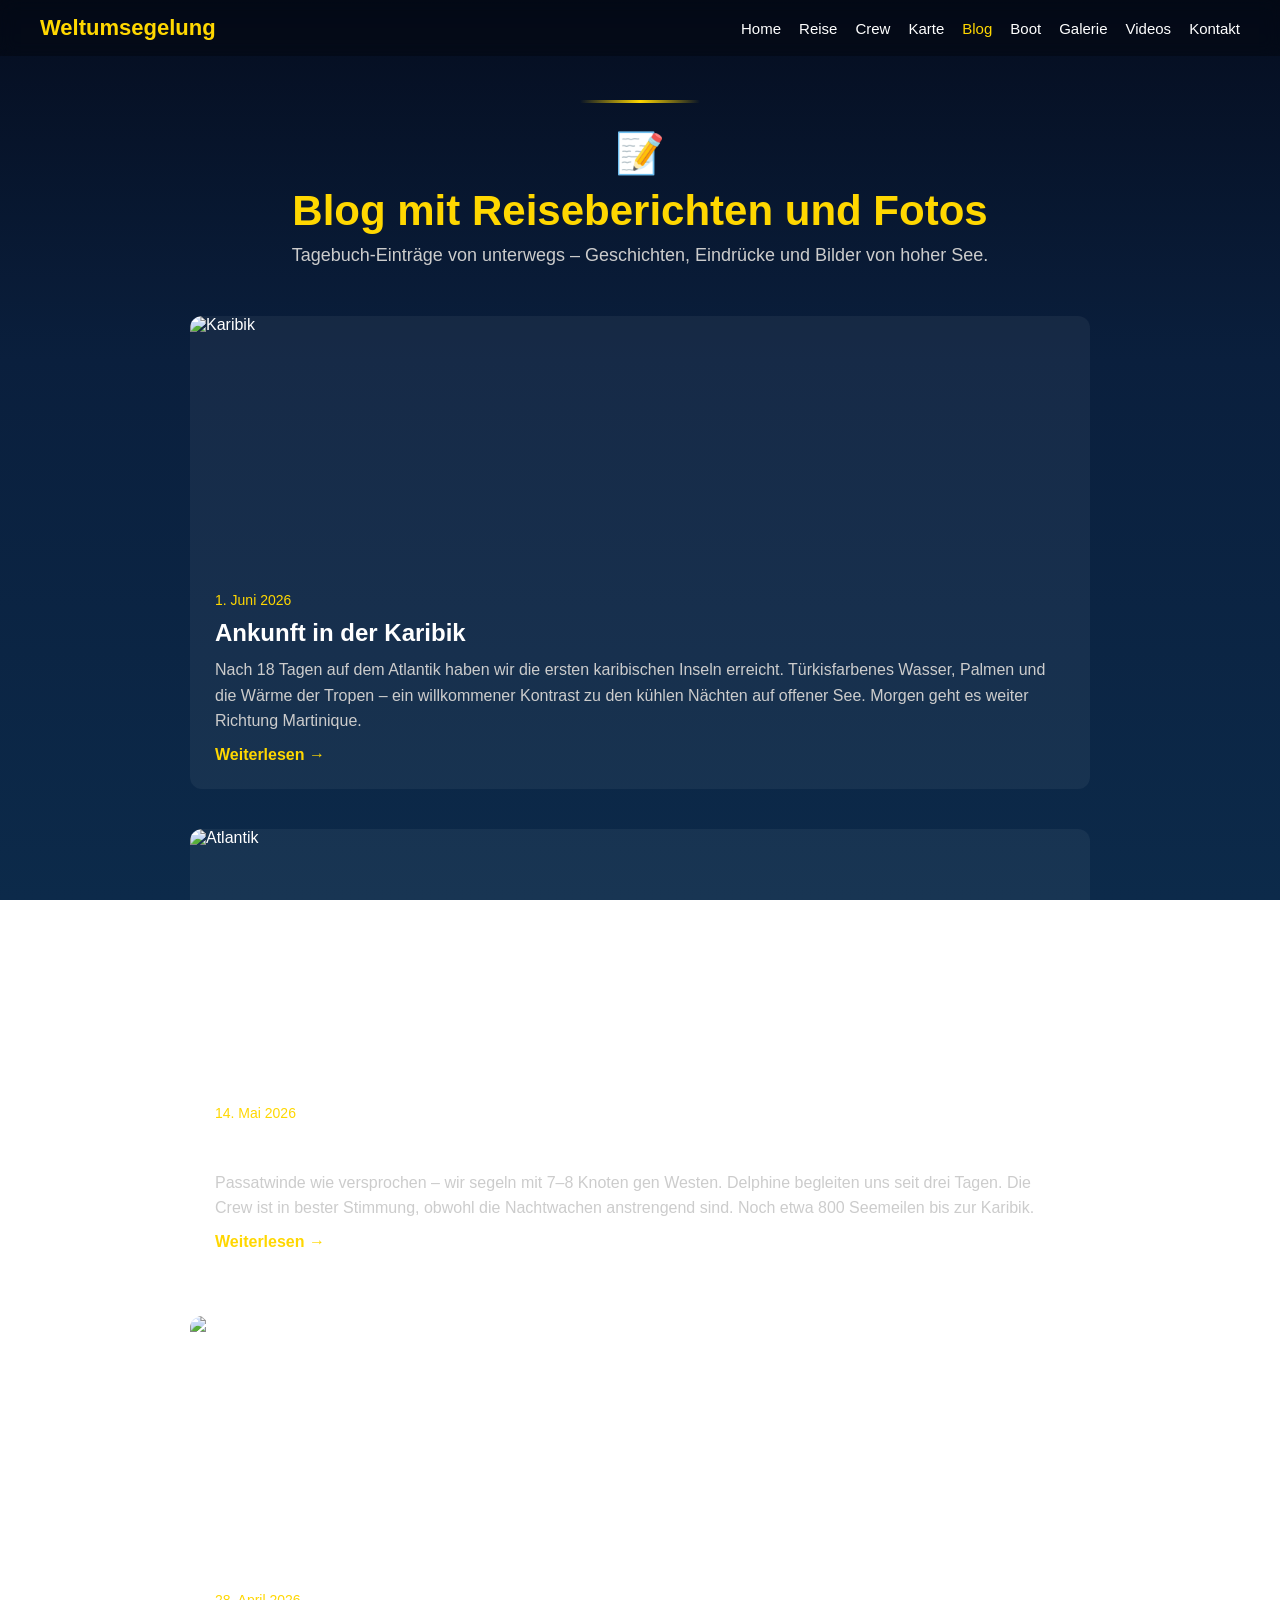
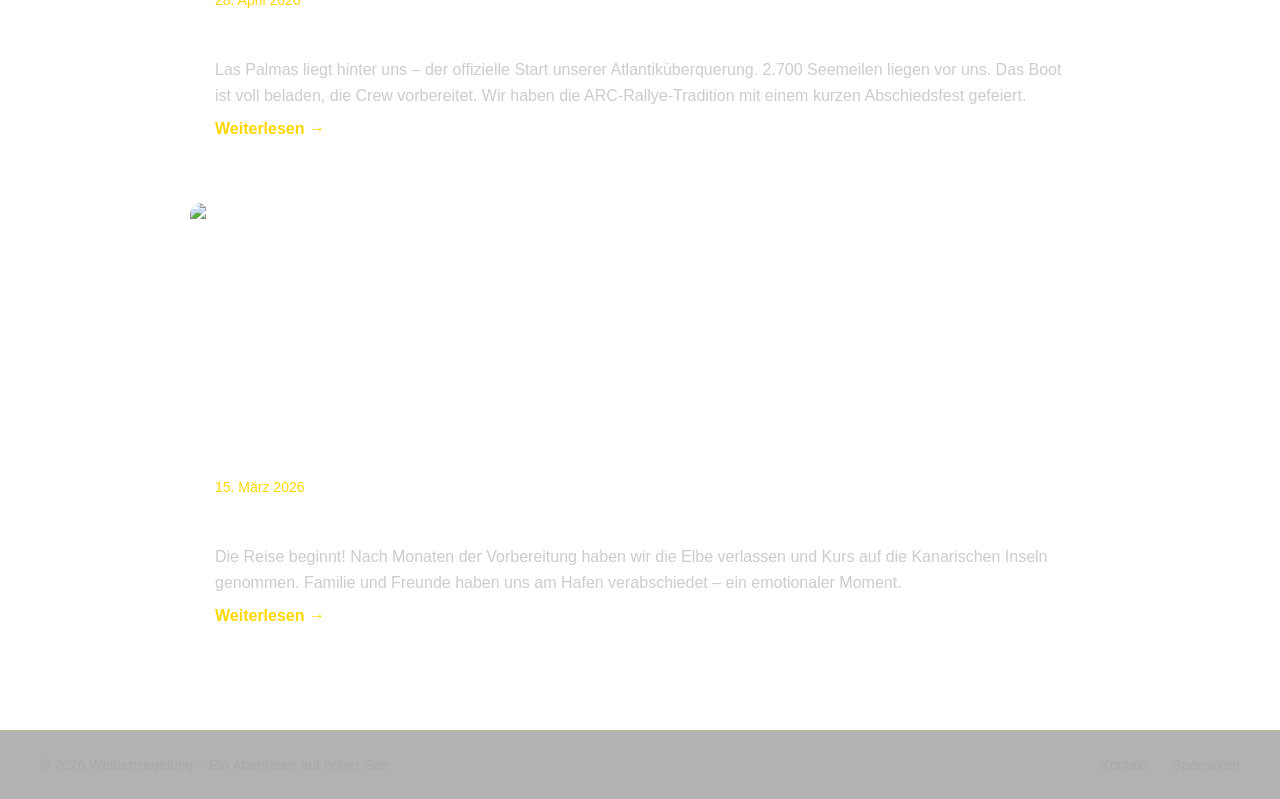
==== blog.html @ 7c6d0b77 "Add files via upload" ====
<!DOCTYPE html>
<html lang="de">
<head>
    <meta charset="UTF-8">
    <meta name="viewport" content="width=device-width, initial-scale=1.0">
    <title>Weltumsegelung – Blog</title>
    <link rel="stylesheet" href="style.css">
</head>
<body>

<header class="navbar">
    <div class="logo">Weltumsegelung</div>
    <button class="nav-toggle" aria-label="Menü öffnen">☰</button>
    <nav class="nav-links">
        <a href="index.html">Home</a>
        <a href="index.html#reise">Reise</a>
        <a href="crew.html">Crew</a>
        <a href="route.html">Karte</a>
        <a href="blog.html" class="active">Blog</a>
        <a href="boot.html">Boot</a>
        <a href="gallery.html">Galerie</a>
        <a href="videos.html">Videos</a>
        <a href="kontakt.html">Kontakt</a>
    </nav>
</header>

<section class="page-header fade-in">
    <span class="section-icon">📝</span>
    <h1>Blog mit Reiseberichten und Fotos</h1>
    <p>Tagebuch-Einträge von unterwegs – Geschichten, Eindrücke und Bilder von hoher See.</p>
</section>

<section class="blog-list fade-in">
    <article class="blog-card">
        <img src="https://images.unsplash.com/photo-1544551763-46a013bb70d5?w=800&h=400&fit=crop" alt="Karibik">
        <div class="blog-content">
            <time datetime="2026-06-01">1. Juni 2026</time>
            <h2>Ankunft in der Karibik</h2>
            <p>
                Nach 18 Tagen auf dem Atlantik haben wir die ersten karibischen Inseln erreicht.
                Türkisfarbenes Wasser, Palmen und die Wärme der Tropen – ein willkommener
                Kontrast zu den kühlen Nächten auf offener See. Morgen geht es weiter Richtung
                Martinique.
            </p>
            <a href="#" class="read-more">Weiterlesen →</a>
        </div>
    </article>

    <article class="blog-card">
        <img src="https://images.unsplash.com/photo-1505118380757-91f5f5632de0?w=800&h=400&fit=crop" alt="Atlantik">
        <div class="blog-content">
            <time datetime="2026-05-14">14. Mai 2026</time>
            <h2>Atlantiküberquerung – Tag 10</h2>
            <p>
                Passatwinde wie versprochen – wir segeln mit 7–8 Knoten gen Westen.
                Delphine begleiten uns seit drei Tagen. Die Crew ist in bester Stimmung,
                obwohl die Nachtwachen anstrengend sind. Noch etwa 800 Seemeilen bis
                zur Karibik.
            </p>
            <a href="#" class="read-more">Weiterlesen →</a>
        </div>
    </article>

    <article class="blog-card">
        <img src="https://images.unsplash.com/photo-1559827260-dc66d52bef19?w=800&h=400&fit=crop" alt="Kanaren">
        <div class="blog-content">
            <time datetime="2026-04-28">28. April 2026</time>
            <h2>Abfahrt von den Kanaren</h2>
            <p>
                Las Palmas liegt hinter uns – der offizielle Start unserer Atlantiküberquerung.
                2.700 Seemeilen liegen vor uns. Das Boot ist voll beladen, die Crew vorbereitet.
                Wir haben die ARC-Rallye-Tradition mit einem kurzen Abschiedsfest gefeiert.
            </p>
            <a href="#" class="read-more">Weiterlesen →</a>
        </div>
    </article>

    <article class="blog-card">
        <img src="https://images.unsplash.com/photo-1569263979104-865ab7cd8d13?w=800&h=400&fit=crop" alt="Hamburg">
        <div class="blog-content">
            <time datetime="2026-03-15">15. März 2026</time>
            <h2>Start in Hamburg</h2>
            <p>
                Die Reise beginnt! Nach Monaten der Vorbereitung haben wir die Elbe
                verlassen und Kurs auf die Kanarischen Inseln genommen. Familie und Freunde
                haben uns am Hafen verabschiedet – ein emotionaler Moment.
            </p>
            <a href="#" class="read-more">Weiterlesen →</a>
        </div>
    </article>
</section>

<footer class="site-footer">
    <p>© 2026 Weltumsegelung – Ein Abenteuer auf hoher See</p>
    <nav>
        <a href="kontakt.html">Kontakt</a>
        <a href="kontakt.html#sponsoren">Sponsoren</a>
    </nav>
</footer>

<script src="script.js"></script>
</body>
</html>
---- style.css ----
/* ===========================
   GLOBAL STYLES
=========================== */

* {
    margin: 0;
    padding: 0;
    box-sizing: border-box;
    font-family: "Segoe UI", sans-serif;
}

body {
    background: linear-gradient(180deg, #050d1f 0%, #0a1f3d 40%, #0c2a4a 100%);
    background-attachment: fixed;
    color: white;
    overflow-x: hidden;
}

a {
    color: gold;
}

/* ===========================
   NAVBAR
=========================== */

.navbar {
    position: fixed;
    top: 0;
    width: 100%;
    padding: 15px 40px;
    display: flex;
    justify-content: space-between;
    align-items: center;
    z-index: 1000;
    background: rgba(0, 0, 0, 0.3);
    backdrop-filter: blur(8px);
}

.navbar .logo {
    font-size: 22px;
    font-weight: bold;
    color: gold;
    white-space: nowrap;
}

.nav-toggle {
    display: none;
    background: none;
    border: none;
    color: gold;
    font-size: 28px;
    cursor: pointer;
}

.nav-links {
    display: flex;
    flex-wrap: wrap;
    gap: 5px 18px;
}

.nav-links a {
    text-decoration: none;
    color: white;
    font-size: 15px;
    transition: 0.3s;
    white-space: nowrap;
}

.nav-links a:hover,
.nav-links a.active {
    color: gold;
}

/* ===========================
   HERO SECTION
=========================== */

.hero {
    height: 100vh;
    min-height: 650px;
    display: flex;
    justify-content: center;
    align-items: center;
    text-align: center;
    position: relative;
    overflow: hidden;
}

.hero-bg-photo {
    position: absolute;
    inset: 0;
    background:
        url('https://images.unsplash.com/photo-1505118380757-91f5f5632de0?w=1920&q=85') center/cover no-repeat;
    z-index: 0;
    transform: scale(1.05);
    animation: heroZoom 20s ease-in-out infinite alternate;
}

@keyframes heroZoom {
    from { transform: scale(1.05); }
    to { transform: scale(1.12); }
}

.hero-overlay {
    position: absolute;
    inset: 0;
    z-index: 1;
    background: linear-gradient(
        180deg,
        rgba(135, 200, 235, 0.55) 0%,
        rgba(70, 150, 200, 0.35) 25%,
        rgba(30, 100, 160, 0.25) 50%,
        rgba(10, 60, 100, 0.45) 75%,
        rgba(5, 40, 70, 0.7) 100%
    );
}

/* ===========================
   FLOATING SHIPS & YACHTS
=========================== */

.hero-fleet {
    position: absolute;
    inset: 0;
    z-index: 3;
    pointer-events: none;
    overflow: hidden;
}

.ship {
    position: absolute;
    object-fit: contain;
    filter: drop-shadow(0 8px 24px rgba(0, 30, 60, 0.5));
    opacity: 0;
    animation: shipFadeIn 2s ease forwards;
}

@keyframes shipFadeIn {
    to { opacity: 1; }
}

.ship-main {
    width: min(55vw, 520px);
    bottom: 22%;
    left: 50%;
    transform: translateX(-50%);
    animation: shipFadeIn 2s ease forwards, shipBobMain 6s ease-in-out 2s infinite;
    z-index: 5;
    border-radius: 4px;
}

.ship-far {
    opacity: 0.55;
    filter: drop-shadow(0 4px 12px rgba(0, 30, 60, 0.3)) blur(0.5px);
}

.ship-1 {
    width: 120px;
    bottom: 38%;
    left: 8%;
    animation: shipFadeIn 2.5s ease forwards, shipDriftLeft 18s ease-in-out 2s infinite;
}

.ship-2 {
    width: 100px;
    bottom: 42%;
    right: 12%;
    animation: shipFadeIn 2.8s ease forwards, shipDriftRight 22s ease-in-out 2s infinite;
}

.ship-3 {
    width: 160px;
    bottom: 28%;
    right: 6%;
    animation: shipFadeIn 2.2s ease forwards, shipBobMid 7s ease-in-out 2s infinite;
    z-index: 4;
}

.ship-cargo {
    width: 220px;
    bottom: 35%;
    left: 2%;
    opacity: 0.45;
    animation: shipFadeIn 3s ease forwards, shipDriftSlow 30s linear 2s infinite;
    filter: drop-shadow(0 6px 16px rgba(0, 30, 60, 0.35));
}

.ship-sail {
    width: 130px;
    bottom: 32%;
    left: 55%;
    opacity: 0.7;
    animation: shipFadeIn 2.6s ease forwards, shipBobSail 5.5s ease-in-out 2s infinite;
}

@keyframes shipBobMain {
    0%, 100% { transform: translateX(-50%) translateY(0) rotate(-0.5deg); }
    33% { transform: translateX(-50%) translateY(-12px) rotate(0.5deg); }
    66% { transform: translateX(-50%) translateY(6px) rotate(-0.3deg); }
}

@keyframes shipBobMid {
    0%, 100% { transform: translateY(0) rotate(0.8deg); }
    50% { transform: translateY(-10px) rotate(-0.5deg); }
}

@keyframes shipBobSail {
    0%, 100% { transform: translateY(0) rotate(-1deg); }
    50% { transform: translateY(-8px) rotate(1deg); }
}

@keyframes shipDriftLeft {
    0%, 100% { transform: translateX(0) translateY(0); }
    50% { transform: translateX(25px) translateY(-6px); }
}

@keyframes shipDriftRight {
    0%, 100% { transform: translateX(0) translateY(0); }
    50% { transform: translateX(-20px) translateY(-8px); }
}

@keyframes shipDriftSlow {
    0% { transform: translateX(-10%); }
    100% { transform: translateX(15%); }
}

/* ===========================
   HERO PANEL – gelb, schwarzer Text
=========================== */

.hero-panel {
    background: linear-gradient(
        145deg,
        rgba(255, 228, 90, 0.95) 0%,
        rgba(255, 210, 50, 0.92) 50%,
        rgba(255, 195, 30, 0.94) 100%
    );
    border-radius: 24px;
    padding: 38px 44px;
    box-shadow:
        0 24px 64px rgba(0, 0, 0, 0.35),
        0 0 0 1px rgba(255, 255, 255, 0.3) inset;
    backdrop-filter: blur(6px);
    color: #111;
    max-width: 680px;
}

.hero-panel .hero-eyebrow {
    color: #333;
    font-weight: 600;
    letter-spacing: 4px;
}

.hero-panel h1 {
    color: #0a0a0a;
    background: none;
    -webkit-text-fill-color: #0a0a0a;
    filter: none;
    text-shadow: 0 1px 0 rgba(255, 255, 255, 0.3);
}

.hero-panel .hero-subtitle {
    color: #1a1a1a;
    text-shadow: none;
    font-weight: 500;
}

.hero-content {
    z-index: 10;
    max-width: 750px;
    padding: 20px 30px;
    animation: heroFadeUp 1.2s ease forwards;
}

@keyframes heroFadeUp {
    from { opacity: 0; transform: translateY(30px); }
    to { opacity: 1; transform: translateY(0); }
}

.hero-eyebrow {
    font-size: 13px;
    letter-spacing: 4px;
    text-transform: uppercase;
    margin-bottom: 18px;
}

.hero h1 {
    font-size: clamp(34px, 6vw, 64px);
    margin-bottom: 20px;
    font-weight: 800;
    letter-spacing: -1px;
    line-height: 1.1;
}

.hero-subtitle {
    font-size: clamp(15px, 2.2vw, 20px);
    margin-bottom: 35px;
    line-height: 1.6;
}

.buttons .btn,
.buttons .btn-outline,
.btn,
.btn-outline {
    display: inline-block;
    padding: 12px 25px;
    margin: 10px 5px;
    border-radius: 5px;
    font-size: 16px;
    text-decoration: none;
    transition: 0.3s;
    border: none;
    cursor: pointer;
}

.btn {
    background: linear-gradient(135deg, #1a1a1a, #333);
    color: #fff;
    font-weight: 600;
    box-shadow: 0 4px 16px rgba(0, 0, 0, 0.25);
}

.btn:hover {
    background: linear-gradient(135deg, #333, #555);
    box-shadow: 0 6px 24px rgba(0, 0, 0, 0.35);
    transform: translateY(-2px);
    color: #fff;
}

.btn-dark {
    background: linear-gradient(135deg, #0d1f35, #1a3a5c);
    color: #fff;
    border: 2px solid transparent;
}

.btn-dark:hover {
    background: linear-gradient(135deg, #1a3a5c, #2a5a8c);
    color: #fff;
}

/* Gelber Hintergrund → schwarzer Text */
.on-yellow,
.highlight-card,
.status-badge,
.video-placeholder {
    color: #111;
}

.btn-outline {
    border: 2px solid #1a1a1a;
    color: #111;
    background: rgba(255, 255, 255, 0.35);
    backdrop-filter: blur(4px);
}

.btn-outline:hover {
    background: #1a1a1a;
    border-color: #1a1a1a;
    color: #fff;
    transform: translateY(-2px);
}

.hero-panel .btn {
    background: linear-gradient(135deg, #1a1a1a, #2d2d2d);
    color: #fff;
}

.hero-panel .btn:hover {
    background: linear-gradient(135deg, #333, #444);
    color: #fff;
}

.hero-panel .btn-dark {
    background: rgba(255, 255, 255, 0.5);
    color: #111;
    border: 2px solid #1a1a1a;
}

.hero-panel .btn-dark:hover {
    background: #1a1a1a;
    color: #fff;
}

.btn-small {
    padding: 8px 16px;
    font-size: 14px;
}

/* ===========================
   OCEAN WAVES
=========================== */

.ocean {
    position: absolute;
    bottom: 0;
    left: 0;
    width: 100%;
    height: 38%;
    min-height: 200px;
    z-index: 6;
    pointer-events: none;
}

.ocean-shimmer {
    position: absolute;
    inset: 0;
    background: linear-gradient(
        105deg,
        transparent 30%,
        rgba(255, 255, 255, 0.04) 45%,
        rgba(255, 215, 0, 0.06) 50%,
        rgba(255, 255, 255, 0.04) 55%,
        transparent 70%
    );
    background-size: 200% 100%;
    animation: shimmer 8s ease-in-out infinite;
    z-index: 10;
}

@keyframes shimmer {
    0%, 100% { background-position: 200% 0; }
    50% { background-position: -200% 0; }
}

.wave-layer {
    position: absolute;
    bottom: 0;
    left: 0;
    width: 200%;
    height: 100%;
    will-change: transform;
}

.wave-layer path {
    fill-opacity: 1;
}

.wave-highlight {
    position: absolute;
    bottom: 0;
    left: 0;
    right: 0;
    height: 4px;
    background: linear-gradient(90deg,
        transparent 0%,
        rgba(120, 220, 255, 0.3) 20%,
        rgba(255, 255, 255, 0.5) 50%,
        rgba(120, 220, 255, 0.3) 80%,
        transparent 100%
    );
    z-index: 6;
    animation: highlightPulse 4s ease-in-out infinite;
}

@keyframes highlightPulse {
    0%, 100% { opacity: 0.4; }
    50% { opacity: 0.8; }
}

.wave-back {
    animation: waveDrift 22s linear infinite;
    z-index: 1;
}

.wave-back path {
    fill: url(#grad-deep);
}

.wave-mid {
    animation: waveDrift 16s linear infinite reverse;
    z-index: 2;
    bottom: -5px;
}

.wave-mid path {
    fill: url(#grad-mid);
}

.wave-front {
    animation: waveDrift 11s linear infinite;
    z-index: 3;
    bottom: -10px;
}

.wave-front path {
    fill: url(#grad-front);
}

.wave-foam {
    animation: waveDrift 7s linear infinite reverse;
    z-index: 4;
    bottom: -15px;
    height: 55%;
}

.wave-foam path {
    fill: url(#grad-foam);
}

.wave-foam::after {
    content: '';
    position: absolute;
    bottom: 0;
    left: 0;
    right: 0;
    height: 30px;
    background: linear-gradient(180deg, transparent, rgba(100, 220, 255, 0.08));
}

@keyframes waveDrift {
    0% { transform: translateX(0) translateY(0); }
    25% { transform: translateX(-12.5%) translateY(4px); }
    50% { transform: translateX(-25%) translateY(0); }
    75% { transform: translateX(-37.5%) translateY(-3px); }
    100% { transform: translateX(-50%) translateY(0); }
}

/* ===========================
   PAGE HEADERS & SECTIONS
=========================== */

.page-header,
.section-header {
    padding-top: 130px;
    text-align: center;
    padding-bottom: 20px;
    position: relative;
}

.page-header::before,
.section-header::before {
    content: '';
    position: absolute;
    top: 100px;
    left: 50%;
    transform: translateX(-50%);
    width: 120px;
    height: 3px;
    background: linear-gradient(90deg, transparent, gold, transparent);
    border-radius: 2px;
}

.page-header h1,
.section-header h2 {
    font-size: 42px;
    color: gold;
    margin-top: 10px;
}

.page-header p,
.section-header p {
    margin-top: 10px;
    font-size: 18px;
    color: #ccc;
    max-width: 700px;
    margin-left: auto;
    margin-right: auto;
}

.section-icon {
    font-size: 40px;
}

.page-section {
    padding: 60px 40px 80px;
    max-width: 1200px;
    margin: 0 auto;
    position: relative;
}

.page-section::before {
    content: '';
    position: absolute;
    top: 0;
    left: 50%;
    transform: translateX(-50%);
    width: 80%;
    height: 1px;
    background: linear-gradient(90deg, transparent, rgba(255, 215, 0, 0.3), transparent);
}

.content-grid {
    display: grid;
    grid-template-columns: repeat(auto-fit, minmax(280px, 1fr));
    gap: 25px;
    margin-top: 30px;
}

.content-card {
    padding: 25px;
    background: linear-gradient(135deg, rgba(255, 255, 255, 0.07) 0%, rgba(255, 255, 255, 0.02) 100%);
    border-radius: 14px;
    border-left: 4px solid gold;
    backdrop-filter: blur(8px);
    box-shadow: 0 8px 32px rgba(0, 0, 0, 0.2);
    transition: transform 0.3s ease, box-shadow 0.3s ease;
}

.content-card:hover {
    transform: translateY(-4px);
    box-shadow: 0 12px 40px rgba(0, 0, 0, 0.3), 0 0 20px rgba(255, 215, 0, 0.05);
}

.content-card h3 {
    color: gold;
    margin-bottom: 12px;
    font-size: 20px;
}

.content-card p {
    line-height: 1.6;
    color: #ddd;
}

.highlight-card {
    background: linear-gradient(135deg, rgba(255, 220, 80, 0.25), rgba(255, 200, 50, 0.12));
    border-left-color: #e6b800;
}

.highlight-card h3 {
    color: gold;
}

.highlight-card p {
    color: #ddd;
}

.status-badge {
    display: inline-block;
    background: linear-gradient(135deg, #ffd700, #f5c400);
    color: #111;
    padding: 6px 14px;
    border-radius: 20px;
    font-weight: 700;
    font-size: 14px;
    margin-bottom: 12px;
}

.etappen-list {
    list-style: none;
    margin-bottom: 15px;
}

.etappen-list li {
    padding: 6px 0;
    border-bottom: 1px solid rgba(255, 255, 255, 0.1);
    color: #ddd;
}

.etappen-list li::before {
    content: "⛵ ";
}

.quick-links {
    margin-top: 15px;
}

/* ===========================
   CREW PAGE
=========================== */

.crew-grid {
    width: 90%;
    max-width: 1100px;
    margin: 30px auto 60px;
    display: grid;
    grid-template-columns: repeat(auto-fit, minmax(240px, 1fr));
    gap: 30px;
}

.crew-card {
    text-align: center;
    padding: 25px;
    background: rgba(255, 255, 255, 0.05);
    border-radius: 12px;
    transition: 0.3s;
}

.crew-card:hover {
    transform: translateY(-5px);
    border: 1px solid gold;
}

.crew-card img {
    width: 140px;
    height: 140px;
    border-radius: 50%;
    object-fit: cover;
    border: 3px solid gold;
    margin-bottom: 15px;
}

.crew-card h3 {
    color: gold;
    margin-bottom: 5px;
}

.crew-role {
    color: #aaa;
    font-style: italic;
    margin-bottom: 12px;
    font-size: 14px;
}

.crew-card p {
    line-height: 1.5;
    color: #ddd;
    font-size: 15px;
}

.crew-quote {
    text-align: center;
    padding: 40px 20px 80px;
    max-width: 700px;
    margin: 0 auto;
}

.crew-quote blockquote {
    font-size: 22px;
    font-style: italic;
    color: #ddd;
    line-height: 1.6;
}

.crew-quote cite {
    display: block;
    margin-top: 15px;
    color: gold;
}

/* ===========================
   BLOG PAGE
=========================== */

.blog-list {
    width: 90%;
    max-width: 900px;
    margin: 30px auto 80px;
}

.blog-card {
    display: flex;
    flex-direction: column;
    margin-bottom: 40px;
    background: rgba(255, 255, 255, 0.05);
    border-radius: 12px;
    overflow: hidden;
    transition: 0.3s;
}

.blog-card:hover {
    border: 1px solid gold;
}

.blog-card img {
    width: 100%;
    height: 250px;
    object-fit: cover;
}

.blog-content {
    padding: 25px;
}

.blog-content time {
    color: gold;
    font-size: 14px;
}

.blog-content h2 {
    margin: 10px 0;
    color: white;
    font-size: 24px;
}

.blog-content p {
    line-height: 1.6;
    color: #ccc;
}

.read-more {
    display: inline-block;
    margin-top: 12px;
    text-decoration: none;
    color: gold;
    font-weight: bold;
}

.read-more:hover {
    text-decoration: underline;
}

/* ===========================
   BOOT PAGE
=========================== */

.boot-hero {
    width: 90%;
    max-width: 1000px;
    margin: 20px auto;
}

.boot-hero img {
    width: 100%;
    height: 400px;
    object-fit: cover;
    border-radius: 12px;
    border: 2px solid gold;
}

.boot-info {
    width: 90%;
    max-width: 1000px;
    margin: 40px auto 80px;
}

.boot-description {
    margin-bottom: 40px;
}

.boot-description h2 {
    color: gold;
    margin-bottom: 15px;
    font-size: 28px;
}

.boot-description p {
    line-height: 1.7;
    color: #ddd;
    margin-bottom: 12px;
}

.specs-grid {
    display: grid;
    grid-template-columns: repeat(auto-fit, minmax(260px, 1fr));
    gap: 25px;
}

.spec-card {
    padding: 25px;
    background: rgba(255, 255, 255, 0.05);
    border-radius: 10px;
    border-top: 3px solid gold;
}

.spec-card h3 {
    color: gold;
    margin-bottom: 15px;
}

.specs-table {
    width: 100%;
    border-collapse: collapse;
}

.specs-table td {
    padding: 8px 0;
    border-bottom: 1px solid rgba(255, 255, 255, 0.1);
    color: #ddd;
}

.specs-table td:first-child {
    color: #aaa;
    width: 45%;
}

.specs-list {
    list-style: none;
}

.specs-list li {
    padding: 7px 0;
    color: #ddd;
    border-bottom: 1px solid rgba(255, 255, 255, 0.08);
}

.specs-list li::before {
    content: "✓ ";
    color: gold;
}

/* ===========================
   MAP PAGE
=========================== */

.map-status {
    display: flex;
    flex-wrap: wrap;
    justify-content: center;
    gap: 15px;
    padding: 0 20px 20px;
}

.status-card {
    display: flex;
    align-items: center;
    gap: 10px;
    padding: 12px 20px;
    background: rgba(255, 255, 255, 0.08);
    border-radius: 8px;
    font-size: 15px;
}

.status-dot {
    width: 12px;
    height: 12px;
    background: #4caf50;
    border-radius: 50%;
    animation: pulse 2s infinite;
}

@keyframes pulse {
    0%, 100% { opacity: 1; }
    50% { opacity: 0.4; }
}

.map-container {
    width: 90%;
    max-width: 1100px;
    margin: 20px auto 40px;
}

#world-map {
    width: 100%;
    height: 500px;
    border-radius: 12px;
    border: 2px solid gold;
    z-index: 1;
}

.map-marker .marker-dot {
    width: 12px;
    height: 12px;
    background: gold;
    border-radius: 50%;
    border: 2px solid white;
}

.map-marker-current .marker-pulse {
    width: 18px;
    height: 18px;
    background: #4caf50;
    border-radius: 50%;
    border: 3px solid white;
    box-shadow: 0 0 12px #4caf50;
    animation: markerPulse 1.5s infinite;
}

@keyframes markerPulse {
    0%, 100% { transform: scale(1); }
    50% { transform: scale(1.3); }
}

.route-steps {
    width: 80%;
    max-width: 900px;
    margin: auto;
    padding-bottom: 60px;
}

.step {
    margin: 25px 0;
    padding: 20px;
    border-left: 4px solid gold;
    background: rgba(255, 255, 255, 0.05);
    border-radius: 0 8px 8px 0;
}

.step h2 {
    color: gold;
    font-size: 20px;
    margin-bottom: 8px;
}

.step p {
    color: #ddd;
    line-height: 1.5;
}

.current-step {
    background: rgba(255, 215, 0, 0.1);
    border-left-color: #4caf50;
}

.current-step em {
    color: #4caf50;
    font-weight: bold;
}

/* ===========================
   GALLERY PAGE
=========================== */

.gallery-grid {
    width: 90%;
    max-width: 1200px;
    margin: 30px auto 80px;
    display: grid;
    grid-template-columns: repeat(auto-fit, minmax(260px, 1fr));
    gap: 20px;
}

.gallery-filters {
    display: flex;
    flex-wrap: wrap;
    justify-content: center;
    gap: 10px;
    margin: 10px auto 30px;
    padding: 0 20px;
}

.filter-tag {
    padding: 8px 18px;
    border-radius: 20px;
    background: rgba(255, 255, 255, 0.08);
    color: #ccc;
    font-size: 14px;
    cursor: default;
    border: 1px solid rgba(255, 215, 0, 0.2);
    transition: 0.3s;
}

.filter-tag.active {
    background: linear-gradient(135deg, #ffd700, #f0c030);
    color: #111;
    font-weight: 600;
    border-color: #ffd700;
}

.gallery-item {
    overflow: hidden;
    border-radius: 12px;
    background: rgba(255, 255, 255, 0.04);
    transition: 0.35s;
}

.gallery-item:hover {
    transform: translateY(-6px);
    box-shadow: 0 16px 40px rgba(0, 0, 0, 0.35);
}

.gallery-item img {
    width: 100%;
    height: 240px;
    object-fit: cover;
    border-radius: 12px 12px 0 0;
    transition: 0.4s;
}

.gallery-item:hover img {
    transform: scale(1.04);
}

.gallery-caption {
    text-align: center;
    padding: 12px;
    color: #ccc;
    font-size: 14px;
    background: rgba(0, 0, 0, 0.2);
}

/* ===========================
   VIDEOS PAGE
=========================== */

.video-section {
    width: 90%;
    max-width: 1200px;
    margin: 0 auto 50px;
}

.video-section-title {
    font-size: 28px;
    color: gold;
    margin-bottom: 8px;
    padding-bottom: 12px;
    border-bottom: 2px solid rgba(255, 215, 0, 0.2);
}

.video-section-desc {
    color: #aaa;
    margin-bottom: 25px;
    font-size: 15px;
}

.video-grid {
    width: 100%;
    margin: 25px auto;
    display: grid;
    grid-template-columns: repeat(auto-fit, minmax(320px, 1fr));
    gap: 28px;
}

.video-item {
    background: rgba(255, 255, 255, 0.04);
    border-radius: 14px;
    padding: 18px;
    transition: 0.3s;
}

.video-item:hover {
    background: rgba(255, 255, 255, 0.07);
    box-shadow: 0 8px 30px rgba(0, 0, 0, 0.25);
}

.video-item h3 {
    color: gold;
    margin-bottom: 12px;
    font-size: 17px;
}

.video-item iframe {
    width: 100%;
    height: 220px;
    border-radius: 10px;
}

.video-placeholder {
    width: 100%;
    height: 220px;
    border-radius: 10px;
    background: linear-gradient(145deg, #ffe566, #ffd700, #f0c030);
    display: flex;
    flex-direction: column;
    align-items: center;
    justify-content: center;
    gap: 8px;
    border: 2px dashed rgba(0, 0, 0, 0.2);
    color: #111;
}

.placeholder-icon {
    font-size: 42px;
}

.placeholder-label {
    font-weight: 700;
    font-size: 16px;
    color: #111;
}

.video-placeholder span {
    font-size: 13px;
    color: #333;
    opacity: 0.8;
}

.more-videos {
    text-align: center;
    margin: 40px 0 80px;
}

.more-videos p {
    margin-bottom: 15px;
    color: #ccc;
}

.more-videos .btn {
    background: linear-gradient(135deg, #ffd700, #f0c030);
    color: #111;
}

.more-videos .btn:hover {
    background: linear-gradient(135deg, #ffe566, #ffd700);
    color: #111;
}

/* ===========================
   HERO GALLERY PREVIEW
=========================== */

.hero-gallery-preview {
    text-align: center;
    padding: 60px 30px 80px;
    max-width: 1200px;
    margin: 0 auto;
}

.preview-grid {
    display: grid;
    grid-template-columns: repeat(auto-fit, minmax(160px, 1fr));
    gap: 14px;
    margin: 30px auto;
    max-width: 1000px;
}

.preview-grid img {
    width: 100%;
    height: 140px;
    object-fit: cover;
    border-radius: 12px;
    border: 2px solid rgba(255, 215, 0, 0.3);
    transition: 0.35s;
}

.preview-grid img:hover {
    transform: scale(1.06);
    border-color: gold;
    box-shadow: 0 8px 24px rgba(0, 0, 0, 0.3);
}

.hero-gallery-preview .btn {
    background: linear-gradient(135deg, #ffd700, #f0c030);
    color: #111;
}

.hero-gallery-preview .btn:hover {
    background: linear-gradient(135deg, #ffe566, #ffd700);
    color: #111;
}

/* ===========================
   KONTAKT PAGE
=========================== */

.contact-section {
    width: 90%;
    max-width: 1000px;
    margin: 30px auto;
    display: grid;
    grid-template-columns: 1fr 1fr;
    gap: 40px;
}

.contact-form-wrapper h2,
.contact-info h2 {
    color: gold;
    margin-bottom: 20px;
}

.form-group {
    margin-bottom: 18px;
}

.form-group label {
    display: block;
    margin-bottom: 6px;
    color: #ccc;
    font-size: 14px;
}

.form-group input,
.form-group select,
.form-group textarea {
    width: 100%;
    padding: 12px;
    border: 1px solid rgba(255, 255, 255, 0.2);
    border-radius: 6px;
    background: rgba(255, 255, 255, 0.08);
    color: white;
    font-size: 15px;
}

.form-group input:focus,
.form-group select:focus,
.form-group textarea:focus {
    outline: none;
    border-color: gold;
}

.form-group select option {
    background: #001f3f;
}

.info-item {
    margin-bottom: 25px;
}

.info-item strong {
    color: gold;
    display: block;
    margin-bottom: 5px;
}

.info-item p {
    color: #ddd;
}

.info-item a {
    color: gold;
}

.sponsors-section {
    width: 90%;
    max-width: 1000px;
    margin: 60px auto 80px;
    text-align: center;
}

.sponsors-grid {
    display: grid;
    grid-template-columns: repeat(auto-fit, minmax(200px, 1fr));
    gap: 25px;
    margin: 30px 0;
}

.sponsor-card {
    padding: 30px 20px;
    background: rgba(255, 255, 255, 0.05);
    border-radius: 12px;
    transition: 0.3s;
}

.sponsor-card:hover {
    border: 1px solid gold;
}

.sponsor-logo {
    font-size: 40px;
    margin-bottom: 12px;
}

.sponsor-card h3 {
    color: gold;
    margin-bottom: 8px;
}

.sponsor-card p {
    color: #aaa;
    font-size: 14px;
}

.sponsor-cta {
    margin-top: 40px;
    padding: 30px;
    background: rgba(255, 215, 0, 0.08);
    border-radius: 12px;
}

.sponsor-cta h3 {
    color: gold;
    margin-bottom: 12px;
}

.sponsor-cta p {
    color: #ddd;
    line-height: 1.6;
    margin-bottom: 20px;
    max-width: 600px;
    margin-left: auto;
    margin-right: auto;
}

/* ===========================
   FOOTER
=========================== */

.site-footer {
    background: rgba(0, 0, 0, 0.3);
    padding: 25px 40px;
    display: flex;
    justify-content: space-between;
    align-items: center;
    flex-wrap: wrap;
    gap: 15px;
    border-top: 1px solid rgba(255, 215, 0, 0.2);
}

.site-footer p {
    color: #aaa;
    font-size: 14px;
}

.site-footer nav a {
    margin-left: 20px;
    text-decoration: none;
    color: #aaa;
    font-size: 14px;
}

.site-footer nav a:hover {
    color: gold;
}

/* ===========================
   ANIMATIONS
=========================== */

.fade-in {
    opacity: 0;
    transform: translateY(20px);
    transition: opacity 0.8s ease, transform 0.8s ease;
}

.fade-in.visible {
    opacity: 1;
    transform: translateY(0);
}

@keyframes fadeIn {
    from { opacity: 0; }
    to { opacity: 1; }
}

/* ===========================
   RESPONSIVE
=========================== */

@media (max-width: 900px) {
    .nav-toggle {
        display: block;
    }

    .nav-links {
        display: none;
        position: absolute;
        top: 100%;
        left: 0;
        right: 0;
        flex-direction: column;
        background: rgba(0, 15, 35, 0.95);
        padding: 20px;
        gap: 12px;
    }

    .nav-links.open {
        display: flex;
    }

    .ship-main {
        width: 75vw;
        bottom: 20%;
    }

    .ship-1, .ship-2, .ship-sail {
        display: none;
    }

    .ship-cargo {
        width: 140px;
        bottom: 32%;
    }

    .hero-panel {
        padding: 28px 24px;
        margin: 0 10px;
        border-radius: 18px;
    }

    .ocean {
        height: 35%;
        min-height: 160px;
    }

    .page-header h1,
    .section-header h2 {
        font-size: 32px;
    }

    .contact-section {
        grid-template-columns: 1fr;
    }

    #world-map {
        height: 350px;
    }

    .boot-hero img {
        height: 250px;
    }
}

@media (max-width: 500px) {
    .navbar {
        padding: 12px 20px;
    }

    .hero-eyebrow {
        font-size: 11px;
        letter-spacing: 2px;
    }

    .ship-3 {
        width: 100px;
        right: 2%;
    }

    .site-footer {
        flex-direction: column;
        text-align: center;
    }
}

@media (prefers-reduced-motion: reduce) {
    .wave-layer,
    .ocean-shimmer,
    .ship,
    .hero-bg-photo {
        animation: none;
    }
}
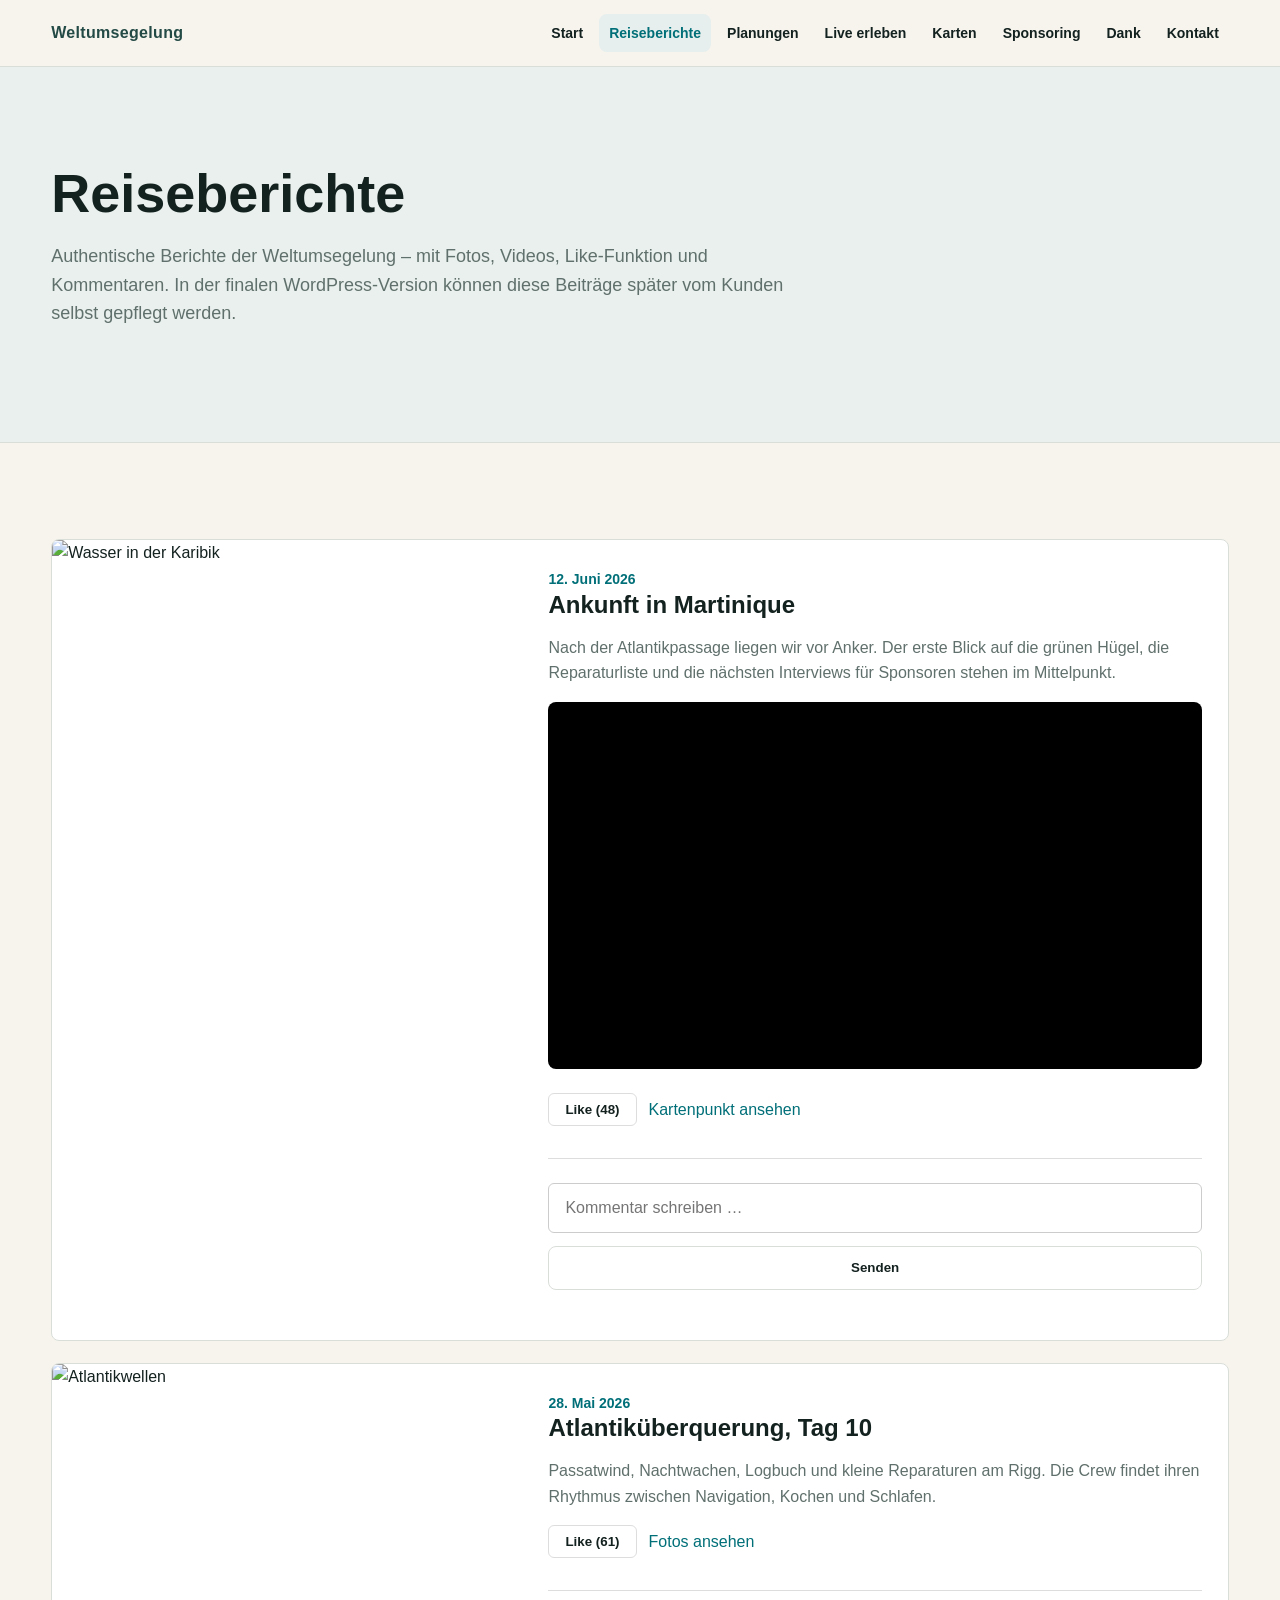
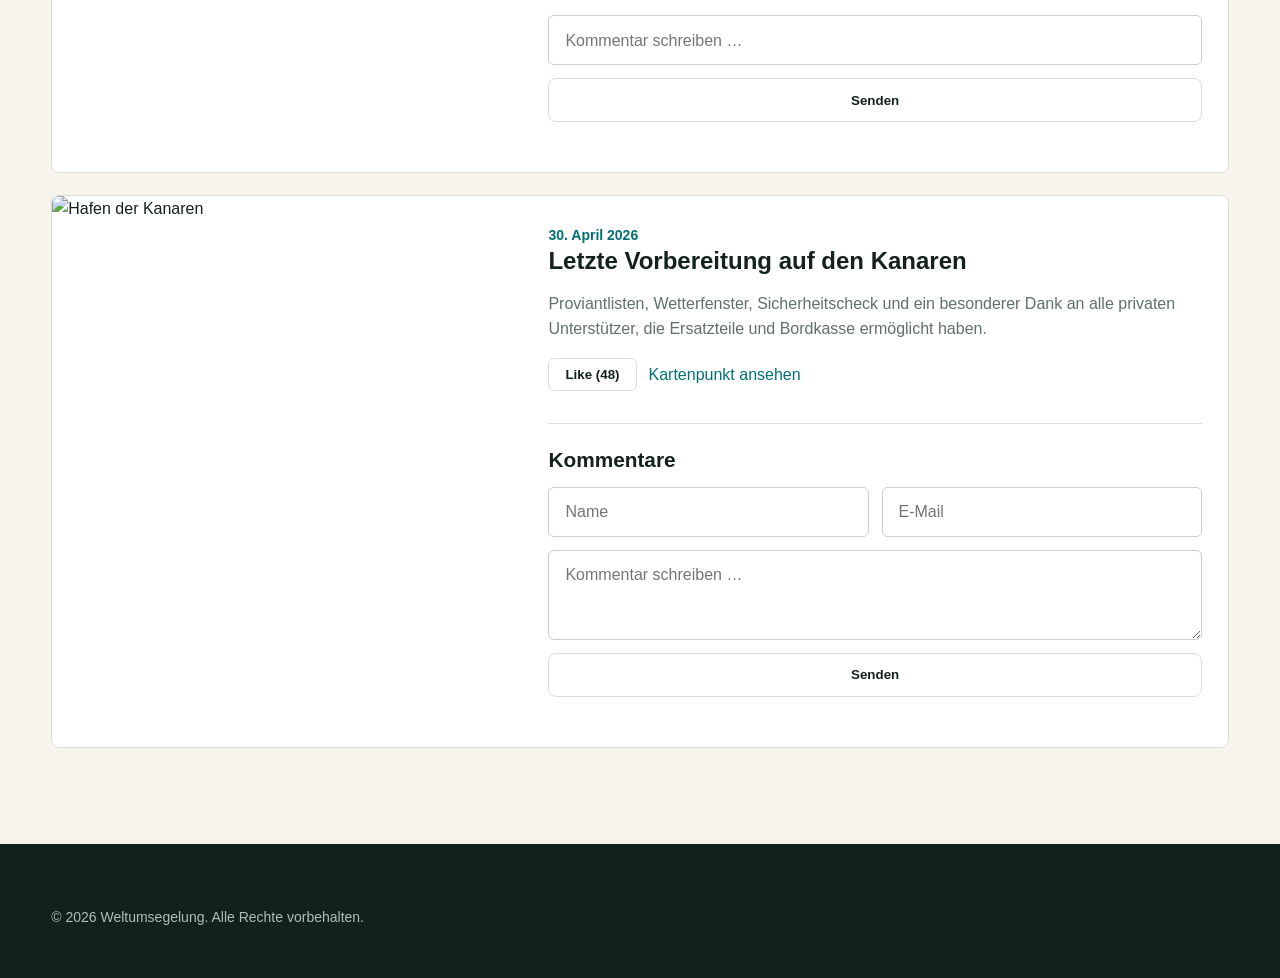
==== commit 5727fefa: "Add files via upload" ====
--- a/blog.html
+++ b/blog.html
@@ -1,103 +1,155 @@
-<!DOCTYPE html>
-<html lang="de">
-<head>
-    <meta charset="UTF-8">
-    <meta name="viewport" content="width=device-width, initial-scale=1.0">
-    <title>Weltumsegelung – Blog</title>
-    <link rel="stylesheet" href="style.css">
-</head>
-<body>
-
-<header class="navbar">
-    <div class="logo">Weltumsegelung</div>
-    <button class="nav-toggle" aria-label="Menü öffnen">☰</button>
-    <nav class="nav-links">
-        <a href="index.html">Home</a>
-        <a href="index.html#reise">Reise</a>
-        <a href="crew.html">Crew</a>
-        <a href="route.html">Karte</a>
-        <a href="blog.html" class="active">Blog</a>
-        <a href="boot.html">Boot</a>
-        <a href="gallery.html">Galerie</a>
-        <a href="videos.html">Videos</a>
-        <a href="kontakt.html">Kontakt</a>
-    </nav>
-</header>
-
-<section class="page-header fade-in">
-    <span class="section-icon">📝</span>
-    <h1>Blog mit Reiseberichten und Fotos</h1>
-    <p>Tagebuch-Einträge von unterwegs – Geschichten, Eindrücke und Bilder von hoher See.</p>
-</section>
-
-<section class="blog-list fade-in">
-    <article class="blog-card">
-        <img src="https://images.unsplash.com/photo-1544551763-46a013bb70d5?w=800&h=400&fit=crop" alt="Karibik">
-        <div class="blog-content">
-            <time datetime="2026-06-01">1. Juni 2026</time>
-            <h2>Ankunft in der Karibik</h2>
-            <p>
-                Nach 18 Tagen auf dem Atlantik haben wir die ersten karibischen Inseln erreicht.
-                Türkisfarbenes Wasser, Palmen und die Wärme der Tropen – ein willkommener
-                Kontrast zu den kühlen Nächten auf offener See. Morgen geht es weiter Richtung
-                Martinique.
-            </p>
-            <a href="#" class="read-more">Weiterlesen →</a>
-        </div>
-    </article>
-
-    <article class="blog-card">
-        <img src="https://images.unsplash.com/photo-1505118380757-91f5f5632de0?w=800&h=400&fit=crop" alt="Atlantik">
-        <div class="blog-content">
-            <time datetime="2026-05-14">14. Mai 2026</time>
-            <h2>Atlantiküberquerung – Tag 10</h2>
-            <p>
-                Passatwinde wie versprochen – wir segeln mit 7–8 Knoten gen Westen.
-                Delphine begleiten uns seit drei Tagen. Die Crew ist in bester Stimmung,
-                obwohl die Nachtwachen anstrengend sind. Noch etwa 800 Seemeilen bis
-                zur Karibik.
-            </p>
-            <a href="#" class="read-more">Weiterlesen →</a>
-        </div>
-    </article>
-
-    <article class="blog-card">
-        <img src="https://images.unsplash.com/photo-1559827260-dc66d52bef19?w=800&h=400&fit=crop" alt="Kanaren">
-        <div class="blog-content">
-            <time datetime="2026-04-28">28. April 2026</time>
-            <h2>Abfahrt von den Kanaren</h2>
-            <p>
-                Las Palmas liegt hinter uns – der offizielle Start unserer Atlantiküberquerung.
-                2.700 Seemeilen liegen vor uns. Das Boot ist voll beladen, die Crew vorbereitet.
-                Wir haben die ARC-Rallye-Tradition mit einem kurzen Abschiedsfest gefeiert.
-            </p>
-            <a href="#" class="read-more">Weiterlesen →</a>
-        </div>
-    </article>
-
-    <article class="blog-card">
-        <img src="https://images.unsplash.com/photo-1569263979104-865ab7cd8d13?w=800&h=400&fit=crop" alt="Hamburg">
-        <div class="blog-content">
-            <time datetime="2026-03-15">15. März 2026</time>
-            <h2>Start in Hamburg</h2>
-            <p>
-                Die Reise beginnt! Nach Monaten der Vorbereitung haben wir die Elbe
-                verlassen und Kurs auf die Kanarischen Inseln genommen. Familie und Freunde
-                haben uns am Hafen verabschiedet – ein emotionaler Moment.
-            </p>
-            <a href="#" class="read-more">Weiterlesen →</a>
-        </div>
-    </article>
-</section>
-
-<footer class="site-footer">
-    <p>© 2026 Weltumsegelung – Ein Abenteuer auf hoher See</p>
-    <nav>
-        <a href="kontakt.html">Kontakt</a>
-        <a href="kontakt.html#sponsoren">Sponsoren</a>
-    </nav>
-</footer>
-
-<script src="script.js"></script>
-</body>
-</html>
+﻿<!DOCTYPE html>
+<html lang="de">
+<head>
+  <meta charset="UTF-8">
+  <meta name="viewport" content="width=device-width, initial-scale=1.0">
+  <meta name="description" content="Reiseberichte von Weltumsegelung mit Fotos, Videos, Likes und Kommentaren.">
+  <title>Reiseberichte & Blog</title>
+  <link rel="stylesheet" href="style.css">
+</head>
+
+<body>
+
+<header class="navbar">
+  <a class="logo" href="index.html">Weltumsegelung</a>
+  <button class="nav-toggle" aria-label="Menü öffnen" aria-expanded="false">+</button>
+
+  <nav class="nav-links" aria-label="Hauptnavigation">
+    <a href="index.html">Start</a>
+    <a href="blog.html" class="active">Reiseberichte</a>
+    <a href="planungen.html">Planungen</a>
+    <a href="route.html">Live erleben</a>
+    <a href="karten.html">Karten</a>
+    <a href="sponsoring.html">Sponsoring</a>
+    <a href="dank.html">Dank</a>
+    <a href="kontakt.html">Kontakt</a>
+  </nav>
+</header>
+
+<main>
+
+  <!-- HEADER SECTION -->
+  <section class="page-header fade-in">
+    <h1>Reiseberichte</h1>
+    <p class="subtext">
+      Authentische Berichte der Weltumsegelung – mit Fotos, Videos, Like‑Funktion und Kommentaren.
+      In der finalen WordPress‑Version können diese Beiträge später vom Kunden selbst gepflegt werden.
+    </p>
+  </section>
+
+  <!-- BLOG LIST -->
+  <section class="section fade-in">
+    <div class="blog-list">
+
+      <!-- POST 1 -->
+      <article class="blog-card">
+        <img src="https://images.unsplash.com/photo-1544551763-46a013bb70d5?auto=format&fit=crop&w=900&q=80" alt="Wasser in der Karibik">
+
+        <div class="blog-content">
+          <time datetime="2026-06-12" class="post-date">12. Juni 2026</time>
+          <h2 class="post-title">Ankunft in Martinique</h2>
+
+          <p class="post-text">
+            Nach der Atlantikpassage liegen wir vor Anker. Der erste Blick auf die grünen Hügel,
+            die Reparaturliste und die nächsten Interviews für Sponsoren stehen im Mittelpunkt.
+          </p>
+
+          <iframe class="video-frame"
+                  src="https://www.youtube.com/embed/5tRNJ12nSIY"
+                  title="Ankunft Karibik"
+                  loading="lazy"
+                  allowfullscreen></iframe>
+
+          <div class="post-tools">
+            <button class="like-button" data-like="martinique" data-base="48">❤️ Like</button>
+            <a class="tool-link" href="route.html">Kartenpunkt ansehen</a>
+          </div>
+
+          <div class="comments">
+            <form data-comment-form="martinique" class="comment-form">
+              <input placeholder="Kommentar schreiben …">
+              <button class="btn secondary" type="submit">Senden</button>
+            </form>
+            <ul class="comment-list" data-comment-list="martinique"></ul>
+          </div>
+        </div>
+      </article>
+
+      <!-- POST 2 -->
+      <article class="blog-card">
+        <img src="https://images.unsplash.com/photo-1505118380757-91f5f5632de0?auto=format&fit=crop&w=900&q=80" alt="Atlantikwellen">
+
+        <div class="blog-content">
+          <time datetime="2026-05-28" class="post-date">28. Mai 2026</time>
+          <h2 class="post-title">Atlantiküberquerung, Tag 10</h2>
+
+          <p class="post-text">
+            Passatwind, Nachtwachen, Logbuch und kleine Reparaturen am Rigg. Die Crew findet ihren
+            Rhythmus zwischen Navigation, Kochen und Schlafen.
+          </p>
+
+          <div class="post-tools">
+            <button class="like-button" data-like="atlantik" data-base="61">❤️ Like</button>
+            <a class="tool-link" href="gallery.html">Fotos ansehen</a>
+          </div>
+
+          <div class="comments">
+            <form data-comment-form="atlantik" class="comment-form">
+              <input placeholder="Kommentar schreiben …">
+              <button class="btn secondary" type="submit">Senden</button>
+            </form>
+            <ul class="comment-list" data-comment-list="atlantik"></ul>
+          </div>
+        </div>
+      </article>
+
+      <!-- POST 3 -->
+      <article class="blog-card">
+        <img src="https://images.unsplash.com/photo-1559827260-dc66d52bef19?auto=format&fit=crop&w=900&q=80" alt="Hafen der Kanaren">
+
+        <div class="blog-content">
+          <time datetime="2026-04-30" class="post-date">30. April 2026</time>
+          <h2 class="post-title">Letzte Vorbereitung auf den Kanaren</h2>
+
+          <p class="post-text">
+            Proviantlisten, Wetterfenster, Sicherheitscheck und ein besonderer Dank an alle privaten
+            Unterstützer, die Ersatzteile und Bordkasse ermöglicht haben.
+          </p>
+<div class="post-tools">
+  <button class="like-button" data-like="martinique" data-base="48">
+    ❤️ <span class="like-count">48</span> Gefällt mir
+  </button>
+  <a class="tool-link" href="route.html">Kartenpunkt ansehen</a>
+</div>
+
+<div class="comments">
+  <h3 class="comments-title">Kommentare</h3>
+
+  <form data-comment-form="martinique" class="comment-form">
+    <div class="form-row">
+      <input type="text" name="name" placeholder="Name" required>
+      <input type="email" name="email" placeholder="E‑Mail" required>
+    </div>
+    <textarea name="comment" placeholder="Kommentar schreiben …" required></textarea>
+    <button class="btn secondary" type="submit">Senden</button>
+  </form>
+
+  <ul class="comment-list" data-comment-list="martinique"></ul>
+</div>
+        </div>
+      </article>
+
+    </div>
+  </section>
+
+</main>
+
+<footer class="site-footer">
+  <p class="copyright">
+    &copy; 2026 Weltumsegelung. Alle Rechte vorbehalten.
+  </p>
+</footer>
+
+<script src="script.js"></script>
+</body>
+</html>
--- a/style.css
+++ b/style.css
@@ -1,1492 +1,664 @@
-/* ===========================
-   GLOBAL STYLES
-=========================== */
-
-* {
-    margin: 0;
-    padding: 0;
-    box-sizing: border-box;
-    font-family: "Segoe UI", sans-serif;
-}
-
-body {
-    background: linear-gradient(180deg, #050d1f 0%, #0a1f3d 40%, #0c2a4a 100%);
-    background-attachment: fixed;
-    color: white;
-    overflow-x: hidden;
-}
-
-a {
-    color: gold;
-}
-
-/* ===========================
-   NAVBAR
-=========================== */
-
-.navbar {
-    position: fixed;
-    top: 0;
-    width: 100%;
-    padding: 15px 40px;
-    display: flex;
-    justify-content: space-between;
-    align-items: center;
-    z-index: 1000;
-    background: rgba(0, 0, 0, 0.3);
-    backdrop-filter: blur(8px);
-}
-
-.navbar .logo {
-    font-size: 22px;
-    font-weight: bold;
-    color: gold;
-    white-space: nowrap;
-}
-
-.nav-toggle {
-    display: none;
-    background: none;
-    border: none;
-    color: gold;
-    font-size: 28px;
-    cursor: pointer;
-}
-
-.nav-links {
-    display: flex;
-    flex-wrap: wrap;
-    gap: 5px 18px;
-}
-
-.nav-links a {
-    text-decoration: none;
-    color: white;
-    font-size: 15px;
-    transition: 0.3s;
-    white-space: nowrap;
-}
-
-.nav-links a:hover,
-.nav-links a.active {
-    color: gold;
-}
-
-/* ===========================
-   HERO SECTION
-=========================== */
-
-.hero {
-    height: 100vh;
-    min-height: 650px;
-    display: flex;
-    justify-content: center;
-    align-items: center;
-    text-align: center;
-    position: relative;
-    overflow: hidden;
-}
-
-.hero-bg-photo {
-    position: absolute;
-    inset: 0;
-    background:
-        url('https://images.unsplash.com/photo-1505118380757-91f5f5632de0?w=1920&q=85') center/cover no-repeat;
-    z-index: 0;
-    transform: scale(1.05);
-    animation: heroZoom 20s ease-in-out infinite alternate;
-}
-
-@keyframes heroZoom {
-    from { transform: scale(1.05); }
-    to { transform: scale(1.12); }
-}
-
-.hero-overlay {
-    position: absolute;
-    inset: 0;
-    z-index: 1;
-    background: linear-gradient(
-        180deg,
-        rgba(135, 200, 235, 0.55) 0%,
-        rgba(70, 150, 200, 0.35) 25%,
-        rgba(30, 100, 160, 0.25) 50%,
-        rgba(10, 60, 100, 0.45) 75%,
-        rgba(5, 40, 70, 0.7) 100%
-    );
-}
-
-/* ===========================
-   FLOATING SHIPS & YACHTS
-=========================== */
-
-.hero-fleet {
-    position: absolute;
-    inset: 0;
-    z-index: 3;
-    pointer-events: none;
-    overflow: hidden;
-}
-
-.ship {
-    position: absolute;
-    object-fit: contain;
-    filter: drop-shadow(0 8px 24px rgba(0, 30, 60, 0.5));
-    opacity: 0;
-    animation: shipFadeIn 2s ease forwards;
-}
-
-@keyframes shipFadeIn {
-    to { opacity: 1; }
-}
-
-.ship-main {
-    width: min(55vw, 520px);
-    bottom: 22%;
-    left: 50%;
-    transform: translateX(-50%);
-    animation: shipFadeIn 2s ease forwards, shipBobMain 6s ease-in-out 2s infinite;
-    z-index: 5;
-    border-radius: 4px;
-}
-
-.ship-far {
-    opacity: 0.55;
-    filter: drop-shadow(0 4px 12px rgba(0, 30, 60, 0.3)) blur(0.5px);
-}
-
-.ship-1 {
-    width: 120px;
-    bottom: 38%;
-    left: 8%;
-    animation: shipFadeIn 2.5s ease forwards, shipDriftLeft 18s ease-in-out 2s infinite;
-}
-
-.ship-2 {
-    width: 100px;
-    bottom: 42%;
-    right: 12%;
-    animation: shipFadeIn 2.8s ease forwards, shipDriftRight 22s ease-in-out 2s infinite;
-}
-
-.ship-3 {
-    width: 160px;
-    bottom: 28%;
-    right: 6%;
-    animation: shipFadeIn 2.2s ease forwards, shipBobMid 7s ease-in-out 2s infinite;
-    z-index: 4;
-}
-
-.ship-cargo {
-    width: 220px;
-    bottom: 35%;
-    left: 2%;
-    opacity: 0.45;
-    animation: shipFadeIn 3s ease forwards, shipDriftSlow 30s linear 2s infinite;
-    filter: drop-shadow(0 6px 16px rgba(0, 30, 60, 0.35));
-}
-
-.ship-sail {
-    width: 130px;
-    bottom: 32%;
-    left: 55%;
-    opacity: 0.7;
-    animation: shipFadeIn 2.6s ease forwards, shipBobSail 5.5s ease-in-out 2s infinite;
-}
-
-@keyframes shipBobMain {
-    0%, 100% { transform: translateX(-50%) translateY(0) rotate(-0.5deg); }
-    33% { transform: translateX(-50%) translateY(-12px) rotate(0.5deg); }
-    66% { transform: translateX(-50%) translateY(6px) rotate(-0.3deg); }
-}
-
-@keyframes shipBobMid {
-    0%, 100% { transform: translateY(0) rotate(0.8deg); }
-    50% { transform: translateY(-10px) rotate(-0.5deg); }
-}
-
-@keyframes shipBobSail {
-    0%, 100% { transform: translateY(0) rotate(-1deg); }
-    50% { transform: translateY(-8px) rotate(1deg); }
-}
-
-@keyframes shipDriftLeft {
-    0%, 100% { transform: translateX(0) translateY(0); }
-    50% { transform: translateX(25px) translateY(-6px); }
-}
-
-@keyframes shipDriftRight {
-    0%, 100% { transform: translateX(0) translateY(0); }
-    50% { transform: translateX(-20px) translateY(-8px); }
-}
-
-@keyframes shipDriftSlow {
-    0% { transform: translateX(-10%); }
-    100% { transform: translateX(15%); }
-}
-
-/* ===========================
-   HERO PANEL – gelb, schwarzer Text
-=========================== */
-
-.hero-panel {
-    background: linear-gradient(
-        145deg,
-        rgba(255, 228, 90, 0.95) 0%,
-        rgba(255, 210, 50, 0.92) 50%,
-        rgba(255, 195, 30, 0.94) 100%
-    );
-    border-radius: 24px;
-    padding: 38px 44px;
-    box-shadow:
-        0 24px 64px rgba(0, 0, 0, 0.35),
-        0 0 0 1px rgba(255, 255, 255, 0.3) inset;
-    backdrop-filter: blur(6px);
-    color: #111;
-    max-width: 680px;
-}
-
-.hero-panel .hero-eyebrow {
-    color: #333;
-    font-weight: 600;
-    letter-spacing: 4px;
-}
-
-.hero-panel h1 {
-    color: #0a0a0a;
-    background: none;
-    -webkit-text-fill-color: #0a0a0a;
-    filter: none;
-    text-shadow: 0 1px 0 rgba(255, 255, 255, 0.3);
-}
-
-.hero-panel .hero-subtitle {
-    color: #1a1a1a;
-    text-shadow: none;
-    font-weight: 500;
-}
-
-.hero-content {
-    z-index: 10;
-    max-width: 750px;
-    padding: 20px 30px;
-    animation: heroFadeUp 1.2s ease forwards;
-}
-
-@keyframes heroFadeUp {
-    from { opacity: 0; transform: translateY(30px); }
-    to { opacity: 1; transform: translateY(0); }
-}
-
-.hero-eyebrow {
-    font-size: 13px;
-    letter-spacing: 4px;
-    text-transform: uppercase;
-    margin-bottom: 18px;
-}
-
-.hero h1 {
-    font-size: clamp(34px, 6vw, 64px);
-    margin-bottom: 20px;
-    font-weight: 800;
-    letter-spacing: -1px;
-    line-height: 1.1;
-}
-
-.hero-subtitle {
-    font-size: clamp(15px, 2.2vw, 20px);
-    margin-bottom: 35px;
-    line-height: 1.6;
-}
-
-.buttons .btn,
-.buttons .btn-outline,
-.btn,
-.btn-outline {
-    display: inline-block;
-    padding: 12px 25px;
-    margin: 10px 5px;
-    border-radius: 5px;
-    font-size: 16px;
-    text-decoration: none;
-    transition: 0.3s;
-    border: none;
-    cursor: pointer;
-}
-
-.btn {
-    background: linear-gradient(135deg, #1a1a1a, #333);
-    color: #fff;
-    font-weight: 600;
-    box-shadow: 0 4px 16px rgba(0, 0, 0, 0.25);
-}
-
-.btn:hover {
-    background: linear-gradient(135deg, #333, #555);
-    box-shadow: 0 6px 24px rgba(0, 0, 0, 0.35);
-    transform: translateY(-2px);
-    color: #fff;
-}
-
-.btn-dark {
-    background: linear-gradient(135deg, #0d1f35, #1a3a5c);
-    color: #fff;
-    border: 2px solid transparent;
-}
-
-.btn-dark:hover {
-    background: linear-gradient(135deg, #1a3a5c, #2a5a8c);
-    color: #fff;
-}
-
-/* Gelber Hintergrund → schwarzer Text */
-.on-yellow,
-.highlight-card,
-.status-badge,
-.video-placeholder {
-    color: #111;
-}
-
-.btn-outline {
-    border: 2px solid #1a1a1a;
-    color: #111;
-    background: rgba(255, 255, 255, 0.35);
-    backdrop-filter: blur(4px);
-}
-
-.btn-outline:hover {
-    background: #1a1a1a;
-    border-color: #1a1a1a;
-    color: #fff;
-    transform: translateY(-2px);
-}
-
-.hero-panel .btn {
-    background: linear-gradient(135deg, #1a1a1a, #2d2d2d);
-    color: #fff;
-}
-
-.hero-panel .btn:hover {
-    background: linear-gradient(135deg, #333, #444);
-    color: #fff;
-}
-
-.hero-panel .btn-dark {
-    background: rgba(255, 255, 255, 0.5);
-    color: #111;
-    border: 2px solid #1a1a1a;
-}
-
-.hero-panel .btn-dark:hover {
-    background: #1a1a1a;
-    color: #fff;
-}
-
-.btn-small {
-    padding: 8px 16px;
-    font-size: 14px;
-}
-
-/* ===========================
-   OCEAN WAVES
-=========================== */
-
-.ocean {
-    position: absolute;
-    bottom: 0;
-    left: 0;
-    width: 100%;
-    height: 38%;
-    min-height: 200px;
-    z-index: 6;
-    pointer-events: none;
-}
-
-.ocean-shimmer {
-    position: absolute;
-    inset: 0;
-    background: linear-gradient(
-        105deg,
-        transparent 30%,
-        rgba(255, 255, 255, 0.04) 45%,
-        rgba(255, 215, 0, 0.06) 50%,
-        rgba(255, 255, 255, 0.04) 55%,
-        transparent 70%
-    );
-    background-size: 200% 100%;
-    animation: shimmer 8s ease-in-out infinite;
-    z-index: 10;
-}
-
-@keyframes shimmer {
-    0%, 100% { background-position: 200% 0; }
-    50% { background-position: -200% 0; }
-}
-
-.wave-layer {
-    position: absolute;
-    bottom: 0;
-    left: 0;
-    width: 200%;
-    height: 100%;
-    will-change: transform;
-}
-
-.wave-layer path {
-    fill-opacity: 1;
-}
-
-.wave-highlight {
-    position: absolute;
-    bottom: 0;
-    left: 0;
-    right: 0;
-    height: 4px;
-    background: linear-gradient(90deg,
-        transparent 0%,
-        rgba(120, 220, 255, 0.3) 20%,
-        rgba(255, 255, 255, 0.5) 50%,
-        rgba(120, 220, 255, 0.3) 80%,
-        transparent 100%
-    );
-    z-index: 6;
-    animation: highlightPulse 4s ease-in-out infinite;
-}
-
-@keyframes highlightPulse {
-    0%, 100% { opacity: 0.4; }
-    50% { opacity: 0.8; }
-}
-
-.wave-back {
-    animation: waveDrift 22s linear infinite;
-    z-index: 1;
-}
-
-.wave-back path {
-    fill: url(#grad-deep);
-}
-
-.wave-mid {
-    animation: waveDrift 16s linear infinite reverse;
-    z-index: 2;
-    bottom: -5px;
-}
-
-.wave-mid path {
-    fill: url(#grad-mid);
-}
-
-.wave-front {
-    animation: waveDrift 11s linear infinite;
-    z-index: 3;
-    bottom: -10px;
-}
-
-.wave-front path {
-    fill: url(#grad-front);
-}
-
-.wave-foam {
-    animation: waveDrift 7s linear infinite reverse;
-    z-index: 4;
-    bottom: -15px;
-    height: 55%;
-}
-
-.wave-foam path {
-    fill: url(#grad-foam);
-}
-
-.wave-foam::after {
-    content: '';
-    position: absolute;
-    bottom: 0;
-    left: 0;
-    right: 0;
-    height: 30px;
-    background: linear-gradient(180deg, transparent, rgba(100, 220, 255, 0.08));
-}
-
-@keyframes waveDrift {
-    0% { transform: translateX(0) translateY(0); }
-    25% { transform: translateX(-12.5%) translateY(4px); }
-    50% { transform: translateX(-25%) translateY(0); }
-    75% { transform: translateX(-37.5%) translateY(-3px); }
-    100% { transform: translateX(-50%) translateY(0); }
-}
-
-/* ===========================
-   PAGE HEADERS & SECTIONS
-=========================== */
-
-.page-header,
-.section-header {
-    padding-top: 130px;
-    text-align: center;
-    padding-bottom: 20px;
-    position: relative;
-}
-
-.page-header::before,
-.section-header::before {
-    content: '';
-    position: absolute;
-    top: 100px;
-    left: 50%;
-    transform: translateX(-50%);
-    width: 120px;
-    height: 3px;
-    background: linear-gradient(90deg, transparent, gold, transparent);
-    border-radius: 2px;
-}
-
-.page-header h1,
-.section-header h2 {
-    font-size: 42px;
-    color: gold;
-    margin-top: 10px;
-}
-
-.page-header p,
-.section-header p {
-    margin-top: 10px;
-    font-size: 18px;
-    color: #ccc;
-    max-width: 700px;
-    margin-left: auto;
-    margin-right: auto;
-}
-
-.section-icon {
-    font-size: 40px;
-}
-
-.page-section {
-    padding: 60px 40px 80px;
-    max-width: 1200px;
-    margin: 0 auto;
-    position: relative;
-}
-
-.page-section::before {
-    content: '';
-    position: absolute;
-    top: 0;
-    left: 50%;
-    transform: translateX(-50%);
-    width: 80%;
-    height: 1px;
-    background: linear-gradient(90deg, transparent, rgba(255, 215, 0, 0.3), transparent);
-}
-
-.content-grid {
-    display: grid;
-    grid-template-columns: repeat(auto-fit, minmax(280px, 1fr));
-    gap: 25px;
-    margin-top: 30px;
-}
-
-.content-card {
-    padding: 25px;
-    background: linear-gradient(135deg, rgba(255, 255, 255, 0.07) 0%, rgba(255, 255, 255, 0.02) 100%);
-    border-radius: 14px;
-    border-left: 4px solid gold;
-    backdrop-filter: blur(8px);
-    box-shadow: 0 8px 32px rgba(0, 0, 0, 0.2);
-    transition: transform 0.3s ease, box-shadow 0.3s ease;
-}
-
-.content-card:hover {
-    transform: translateY(-4px);
-    box-shadow: 0 12px 40px rgba(0, 0, 0, 0.3), 0 0 20px rgba(255, 215, 0, 0.05);
-}
-
-.content-card h3 {
-    color: gold;
-    margin-bottom: 12px;
-    font-size: 20px;
-}
-
-.content-card p {
-    line-height: 1.6;
-    color: #ddd;
-}
-
-.highlight-card {
-    background: linear-gradient(135deg, rgba(255, 220, 80, 0.25), rgba(255, 200, 50, 0.12));
-    border-left-color: #e6b800;
-}
-
-.highlight-card h3 {
-    color: gold;
-}
-
-.highlight-card p {
-    color: #ddd;
-}
-
-.status-badge {
-    display: inline-block;
-    background: linear-gradient(135deg, #ffd700, #f5c400);
-    color: #111;
-    padding: 6px 14px;
-    border-radius: 20px;
-    font-weight: 700;
-    font-size: 14px;
-    margin-bottom: 12px;
-}
-
-.etappen-list {
-    list-style: none;
-    margin-bottom: 15px;
-}
-
-.etappen-list li {
-    padding: 6px 0;
-    border-bottom: 1px solid rgba(255, 255, 255, 0.1);
-    color: #ddd;
-}
-
-.etappen-list li::before {
-    content: "⛵ ";
-}
-
-.quick-links {
-    margin-top: 15px;
-}
-
-/* ===========================
-   CREW PAGE
-=========================== */
-
-.crew-grid {
-    width: 90%;
-    max-width: 1100px;
-    margin: 30px auto 60px;
-    display: grid;
-    grid-template-columns: repeat(auto-fit, minmax(240px, 1fr));
-    gap: 30px;
-}
-
-.crew-card {
-    text-align: center;
-    padding: 25px;
-    background: rgba(255, 255, 255, 0.05);
-    border-radius: 12px;
-    transition: 0.3s;
-}
-
-.crew-card:hover {
-    transform: translateY(-5px);
-    border: 1px solid gold;
-}
-
-.crew-card img {
-    width: 140px;
-    height: 140px;
-    border-radius: 50%;
-    object-fit: cover;
-    border: 3px solid gold;
-    margin-bottom: 15px;
-}
-
-.crew-card h3 {
-    color: gold;
-    margin-bottom: 5px;
-}
-
-.crew-role {
-    color: #aaa;
-    font-style: italic;
-    margin-bottom: 12px;
-    font-size: 14px;
-}
-
-.crew-card p {
-    line-height: 1.5;
-    color: #ddd;
-    font-size: 15px;
-}
-
-.crew-quote {
-    text-align: center;
-    padding: 40px 20px 80px;
-    max-width: 700px;
-    margin: 0 auto;
-}
-
-.crew-quote blockquote {
-    font-size: 22px;
-    font-style: italic;
-    color: #ddd;
-    line-height: 1.6;
-}
-
-.crew-quote cite {
-    display: block;
-    margin-top: 15px;
-    color: gold;
-}
-
-/* ===========================
-   BLOG PAGE
-=========================== */
-
-.blog-list {
-    width: 90%;
-    max-width: 900px;
-    margin: 30px auto 80px;
-}
-
-.blog-card {
-    display: flex;
-    flex-direction: column;
-    margin-bottom: 40px;
-    background: rgba(255, 255, 255, 0.05);
-    border-radius: 12px;
-    overflow: hidden;
-    transition: 0.3s;
-}
-
-.blog-card:hover {
-    border: 1px solid gold;
-}
-
-.blog-card img {
-    width: 100%;
-    height: 250px;
-    object-fit: cover;
-}
-
-.blog-content {
-    padding: 25px;
-}
-
-.blog-content time {
-    color: gold;
-    font-size: 14px;
-}
-
-.blog-content h2 {
-    margin: 10px 0;
-    color: white;
-    font-size: 24px;
-}
-
-.blog-content p {
-    line-height: 1.6;
-    color: #ccc;
-}
-
-.read-more {
-    display: inline-block;
-    margin-top: 12px;
-    text-decoration: none;
-    color: gold;
-    font-weight: bold;
-}
-
-.read-more:hover {
-    text-decoration: underline;
-}
-
-/* ===========================
-   BOOT PAGE
-=========================== */
-
-.boot-hero {
-    width: 90%;
-    max-width: 1000px;
-    margin: 20px auto;
-}
-
-.boot-hero img {
-    width: 100%;
-    height: 400px;
-    object-fit: cover;
-    border-radius: 12px;
-    border: 2px solid gold;
-}
-
-.boot-info {
-    width: 90%;
-    max-width: 1000px;
-    margin: 40px auto 80px;
-}
-
-.boot-description {
-    margin-bottom: 40px;
-}
-
-.boot-description h2 {
-    color: gold;
-    margin-bottom: 15px;
-    font-size: 28px;
-}
-
-.boot-description p {
-    line-height: 1.7;
-    color: #ddd;
-    margin-bottom: 12px;
-}
-
-.specs-grid {
-    display: grid;
-    grid-template-columns: repeat(auto-fit, minmax(260px, 1fr));
-    gap: 25px;
-}
-
-.spec-card {
-    padding: 25px;
-    background: rgba(255, 255, 255, 0.05);
-    border-radius: 10px;
-    border-top: 3px solid gold;
-}
-
-.spec-card h3 {
-    color: gold;
-    margin-bottom: 15px;
-}
-
-.specs-table {
-    width: 100%;
-    border-collapse: collapse;
-}
-
-.specs-table td {
-    padding: 8px 0;
-    border-bottom: 1px solid rgba(255, 255, 255, 0.1);
-    color: #ddd;
-}
-
-.specs-table td:first-child {
-    color: #aaa;
-    width: 45%;
-}
-
-.specs-list {
-    list-style: none;
-}
-
-.specs-list li {
-    padding: 7px 0;
-    color: #ddd;
-    border-bottom: 1px solid rgba(255, 255, 255, 0.08);
-}
-
-.specs-list li::before {
-    content: "✓ ";
-    color: gold;
-}
-
-/* ===========================
-   MAP PAGE
-=========================== */
-
-.map-status {
-    display: flex;
-    flex-wrap: wrap;
-    justify-content: center;
-    gap: 15px;
-    padding: 0 20px 20px;
-}
-
-.status-card {
-    display: flex;
-    align-items: center;
-    gap: 10px;
-    padding: 12px 20px;
-    background: rgba(255, 255, 255, 0.08);
-    border-radius: 8px;
-    font-size: 15px;
-}
-
-.status-dot {
-    width: 12px;
-    height: 12px;
-    background: #4caf50;
-    border-radius: 50%;
-    animation: pulse 2s infinite;
-}
-
-@keyframes pulse {
-    0%, 100% { opacity: 1; }
-    50% { opacity: 0.4; }
-}
-
-.map-container {
-    width: 90%;
-    max-width: 1100px;
-    margin: 20px auto 40px;
-}
-
-#world-map {
-    width: 100%;
-    height: 500px;
-    border-radius: 12px;
-    border: 2px solid gold;
-    z-index: 1;
-}
-
-.map-marker .marker-dot {
-    width: 12px;
-    height: 12px;
-    background: gold;
-    border-radius: 50%;
-    border: 2px solid white;
-}
-
-.map-marker-current .marker-pulse {
-    width: 18px;
-    height: 18px;
-    background: #4caf50;
-    border-radius: 50%;
-    border: 3px solid white;
-    box-shadow: 0 0 12px #4caf50;
-    animation: markerPulse 1.5s infinite;
-}
-
-@keyframes markerPulse {
-    0%, 100% { transform: scale(1); }
-    50% { transform: scale(1.3); }
-}
-
-.route-steps {
-    width: 80%;
-    max-width: 900px;
-    margin: auto;
-    padding-bottom: 60px;
-}
-
-.step {
-    margin: 25px 0;
-    padding: 20px;
-    border-left: 4px solid gold;
-    background: rgba(255, 255, 255, 0.05);
-    border-radius: 0 8px 8px 0;
-}
-
-.step h2 {
-    color: gold;
-    font-size: 20px;
-    margin-bottom: 8px;
-}
-
-.step p {
-    color: #ddd;
-    line-height: 1.5;
-}
-
-.current-step {
-    background: rgba(255, 215, 0, 0.1);
-    border-left-color: #4caf50;
-}
-
-.current-step em {
-    color: #4caf50;
-    font-weight: bold;
-}
-
-/* ===========================
-   GALLERY PAGE
-=========================== */
-
-.gallery-grid {
-    width: 90%;
-    max-width: 1200px;
-    margin: 30px auto 80px;
-    display: grid;
-    grid-template-columns: repeat(auto-fit, minmax(260px, 1fr));
-    gap: 20px;
-}
-
-.gallery-filters {
-    display: flex;
-    flex-wrap: wrap;
-    justify-content: center;
-    gap: 10px;
-    margin: 10px auto 30px;
-    padding: 0 20px;
-}
-
-.filter-tag {
-    padding: 8px 18px;
-    border-radius: 20px;
-    background: rgba(255, 255, 255, 0.08);
-    color: #ccc;
-    font-size: 14px;
-    cursor: default;
-    border: 1px solid rgba(255, 215, 0, 0.2);
-    transition: 0.3s;
-}
-
-.filter-tag.active {
-    background: linear-gradient(135deg, #ffd700, #f0c030);
-    color: #111;
-    font-weight: 600;
-    border-color: #ffd700;
-}
-
-.gallery-item {
-    overflow: hidden;
-    border-radius: 12px;
-    background: rgba(255, 255, 255, 0.04);
-    transition: 0.35s;
-}
-
-.gallery-item:hover {
-    transform: translateY(-6px);
-    box-shadow: 0 16px 40px rgba(0, 0, 0, 0.35);
-}
-
-.gallery-item img {
-    width: 100%;
-    height: 240px;
-    object-fit: cover;
-    border-radius: 12px 12px 0 0;
-    transition: 0.4s;
-}
-
-.gallery-item:hover img {
-    transform: scale(1.04);
-}
-
-.gallery-caption {
-    text-align: center;
-    padding: 12px;
-    color: #ccc;
-    font-size: 14px;
-    background: rgba(0, 0, 0, 0.2);
-}
-
-/* ===========================
-   VIDEOS PAGE
-=========================== */
-
-.video-section {
-    width: 90%;
-    max-width: 1200px;
-    margin: 0 auto 50px;
-}
-
-.video-section-title {
-    font-size: 28px;
-    color: gold;
-    margin-bottom: 8px;
-    padding-bottom: 12px;
-    border-bottom: 2px solid rgba(255, 215, 0, 0.2);
-}
-
-.video-section-desc {
-    color: #aaa;
-    margin-bottom: 25px;
-    font-size: 15px;
-}
-
-.video-grid {
-    width: 100%;
-    margin: 25px auto;
-    display: grid;
-    grid-template-columns: repeat(auto-fit, minmax(320px, 1fr));
-    gap: 28px;
-}
-
-.video-item {
-    background: rgba(255, 255, 255, 0.04);
-    border-radius: 14px;
-    padding: 18px;
-    transition: 0.3s;
-}
-
-.video-item:hover {
-    background: rgba(255, 255, 255, 0.07);
-    box-shadow: 0 8px 30px rgba(0, 0, 0, 0.25);
-}
-
-.video-item h3 {
-    color: gold;
-    margin-bottom: 12px;
-    font-size: 17px;
-}
-
-.video-item iframe {
-    width: 100%;
-    height: 220px;
-    border-radius: 10px;
-}
-
-.video-placeholder {
-    width: 100%;
-    height: 220px;
-    border-radius: 10px;
-    background: linear-gradient(145deg, #ffe566, #ffd700, #f0c030);
-    display: flex;
-    flex-direction: column;
-    align-items: center;
-    justify-content: center;
-    gap: 8px;
-    border: 2px dashed rgba(0, 0, 0, 0.2);
-    color: #111;
-}
-
-.placeholder-icon {
-    font-size: 42px;
-}
-
-.placeholder-label {
-    font-weight: 700;
-    font-size: 16px;
-    color: #111;
-}
-
-.video-placeholder span {
-    font-size: 13px;
-    color: #333;
-    opacity: 0.8;
-}
-
-.more-videos {
-    text-align: center;
-    margin: 40px 0 80px;
-}
-
-.more-videos p {
-    margin-bottom: 15px;
-    color: #ccc;
-}
-
-.more-videos .btn {
-    background: linear-gradient(135deg, #ffd700, #f0c030);
-    color: #111;
-}
-
-.more-videos .btn:hover {
-    background: linear-gradient(135deg, #ffe566, #ffd700);
-    color: #111;
-}
-
-/* ===========================
-   HERO GALLERY PREVIEW
-=========================== */
-
-.hero-gallery-preview {
-    text-align: center;
-    padding: 60px 30px 80px;
-    max-width: 1200px;
-    margin: 0 auto;
-}
-
-.preview-grid {
-    display: grid;
-    grid-template-columns: repeat(auto-fit, minmax(160px, 1fr));
-    gap: 14px;
-    margin: 30px auto;
-    max-width: 1000px;
-}
-
-.preview-grid img {
-    width: 100%;
-    height: 140px;
-    object-fit: cover;
-    border-radius: 12px;
-    border: 2px solid rgba(255, 215, 0, 0.3);
-    transition: 0.35s;
-}
-
-.preview-grid img:hover {
-    transform: scale(1.06);
-    border-color: gold;
-    box-shadow: 0 8px 24px rgba(0, 0, 0, 0.3);
-}
-
-.hero-gallery-preview .btn {
-    background: linear-gradient(135deg, #ffd700, #f0c030);
-    color: #111;
-}
-
-.hero-gallery-preview .btn:hover {
-    background: linear-gradient(135deg, #ffe566, #ffd700);
-    color: #111;
-}
-
-/* ===========================
-   KONTAKT PAGE
-=========================== */
-
-.contact-section {
-    width: 90%;
-    max-width: 1000px;
-    margin: 30px auto;
-    display: grid;
-    grid-template-columns: 1fr 1fr;
-    gap: 40px;
-}
-
-.contact-form-wrapper h2,
-.contact-info h2 {
-    color: gold;
-    margin-bottom: 20px;
-}
-
-.form-group {
-    margin-bottom: 18px;
-}
-
-.form-group label {
-    display: block;
-    margin-bottom: 6px;
-    color: #ccc;
-    font-size: 14px;
-}
-
-.form-group input,
-.form-group select,
-.form-group textarea {
-    width: 100%;
-    padding: 12px;
-    border: 1px solid rgba(255, 255, 255, 0.2);
-    border-radius: 6px;
-    background: rgba(255, 255, 255, 0.08);
-    color: white;
-    font-size: 15px;
-}
-
-.form-group input:focus,
-.form-group select:focus,
-.form-group textarea:focus {
-    outline: none;
-    border-color: gold;
-}
-
-.form-group select option {
-    background: #001f3f;
-}
-
-.info-item {
-    margin-bottom: 25px;
-}
-
-.info-item strong {
-    color: gold;
-    display: block;
-    margin-bottom: 5px;
-}
-
-.info-item p {
-    color: #ddd;
-}
-
-.info-item a {
-    color: gold;
-}
-
-.sponsors-section {
-    width: 90%;
-    max-width: 1000px;
-    margin: 60px auto 80px;
-    text-align: center;
-}
-
-.sponsors-grid {
-    display: grid;
-    grid-template-columns: repeat(auto-fit, minmax(200px, 1fr));
-    gap: 25px;
-    margin: 30px 0;
-}
-
-.sponsor-card {
-    padding: 30px 20px;
-    background: rgba(255, 255, 255, 0.05);
-    border-radius: 12px;
-    transition: 0.3s;
-}
-
-.sponsor-card:hover {
-    border: 1px solid gold;
-}
-
-.sponsor-logo {
-    font-size: 40px;
-    margin-bottom: 12px;
-}
-
-.sponsor-card h3 {
-    color: gold;
-    margin-bottom: 8px;
-}
-
-.sponsor-card p {
-    color: #aaa;
-    font-size: 14px;
-}
-
-.sponsor-cta {
-    margin-top: 40px;
-    padding: 30px;
-    background: rgba(255, 215, 0, 0.08);
-    border-radius: 12px;
-}
-
-.sponsor-cta h3 {
-    color: gold;
-    margin-bottom: 12px;
-}
-
-.sponsor-cta p {
-    color: #ddd;
-    line-height: 1.6;
-    margin-bottom: 20px;
-    max-width: 600px;
-    margin-left: auto;
-    margin-right: auto;
-}
-
-/* ===========================
-   FOOTER
-=========================== */
-
-.site-footer {
-    background: rgba(0, 0, 0, 0.3);
-    padding: 25px 40px;
-    display: flex;
-    justify-content: space-between;
-    align-items: center;
-    flex-wrap: wrap;
-    gap: 15px;
-    border-top: 1px solid rgba(255, 215, 0, 0.2);
-}
-
-.site-footer p {
-    color: #aaa;
-    font-size: 14px;
-}
-
-.site-footer nav a {
-    margin-left: 20px;
-    text-decoration: none;
-    color: #aaa;
-    font-size: 14px;
-}
-
-.site-footer nav a:hover {
-    color: gold;
-}
-
-/* ===========================
-   ANIMATIONS
-=========================== */
-
-.fade-in {
-    opacity: 0;
-    transform: translateY(20px);
-    transition: opacity 0.8s ease, transform 0.8s ease;
-}
-
-.fade-in.visible {
-    opacity: 1;
-    transform: translateY(0);
-}
-
-@keyframes fadeIn {
-    from { opacity: 0; }
-    to { opacity: 1; }
-}
-
-/* ===========================
-   RESPONSIVE
-=========================== */
-
-@media (max-width: 900px) {
-    .nav-toggle {
-        display: block;
-    }
-
-    .nav-links {
-        display: none;
-        position: absolute;
-        top: 100%;
-        left: 0;
-        right: 0;
-        flex-direction: column;
-        background: rgba(0, 15, 35, 0.95);
-        padding: 20px;
-        gap: 12px;
-    }
-
-    .nav-links.open {
-        display: flex;
-    }
-
-    .ship-main {
-        width: 75vw;
-        bottom: 20%;
-    }
-
-    .ship-1, .ship-2, .ship-sail {
-        display: none;
-    }
-
-    .ship-cargo {
-        width: 140px;
-        bottom: 32%;
-    }
-
-    .hero-panel {
-        padding: 28px 24px;
-        margin: 0 10px;
-        border-radius: 18px;
-    }
-
-    .ocean {
-        height: 35%;
-        min-height: 160px;
-    }
-
-    .page-header h1,
-    .section-header h2 {
-        font-size: 32px;
-    }
-
-    .contact-section {
-        grid-template-columns: 1fr;
-    }
-
-    #world-map {
-        height: 350px;
-    }
-
-    .boot-hero img {
-        height: 250px;
-    }
-}
-
-@media (max-width: 500px) {
-    .navbar {
-        padding: 12px 20px;
-    }
-
-    .hero-eyebrow {
-        font-size: 11px;
-        letter-spacing: 2px;
-    }
-
-    .ship-3 {
-        width: 100px;
-        right: 2%;
-    }
-
-    .site-footer {
-        flex-direction: column;
-        text-align: center;
-    }
-}
-
-@media (prefers-reduced-motion: reduce) {
-    .wave-layer,
-    .ocean-shimmer,
-    .ship,
-    .hero-bg-photo {
-        animation: none;
-    }
-}
+:root {
+  --ink: #13211f;
+  --muted: #60706c;
+  --paper: #f7f4ee;
+  --surface: #ffffff;
+  --line: #d9ded9;
+  --sea: #006f78;
+  --reef: #1aa6a8;
+  --sun: #e6a526;
+  --clay: #b85f3f;
+  --forest: #244a45;
+  --shadow: 0 18px 50px rgba(19, 33, 31, 0.12);
+  --radius: 8px;
+  --font: Inter, "Segoe UI", Arial, sans-serif;
+}
+
+* { box-sizing: border-box; }
+
+html { scroll-behavior: smooth; }
+
+body {
+  margin: 0;
+  color: var(--ink);
+  background: var(--paper);
+  font-family: var(--font);
+  line-height: 1.6;
+}
+
+img, iframe { max-width: 100%; }
+
+a { color: var(--sea); text-decoration: none; }
+a:hover { color: var(--clay); }
+
+.navbar {
+  position: sticky;
+  top: 0;
+  z-index: 1000;
+  display: flex;
+  align-items: center;
+  justify-content: space-between;
+  gap: 24px;
+  padding: 14px clamp(18px, 4vw, 56px);
+  background: rgba(247, 244, 238, 0.94);
+  border-bottom: 1px solid var(--line);
+  backdrop-filter: blur(14px);
+}
+
+.logo {
+  font-weight: 800;
+  letter-spacing: 0.02em;
+  color: var(--forest);
+  white-space: nowrap;
+}
+
+.nav-toggle {
+  display: none;
+  border: 1px solid var(--line);
+  background: var(--surface);
+  color: var(--ink);
+  border-radius: var(--radius);
+  width: 42px;
+  height: 42px;
+  font-size: 24px;
+  cursor: pointer;
+}
+
+.nav-links {
+  display: flex;
+  align-items: center;
+  gap: 6px;
+  flex-wrap: wrap;
+  justify-content: flex-end;
+}
+
+.nav-links a {
+  color: var(--ink);
+  font-size: 14px;
+  font-weight: 650;
+  padding: 8px 10px;
+  border-radius: var(--radius);
+}
+
+.nav-links a.active,
+.nav-links a:hover {
+  background: #e6efed;
+  color: var(--sea);
+}
+
+.hero {
+  min-height: calc(100vh - 72px);
+  display: grid;
+  align-items: end;
+  padding: 0 clamp(18px, 4vw, 56px) 44px;
+  color: #fff;
+  background:
+    linear-gradient(180deg, rgba(14, 29, 31, 0.18), rgba(14, 29, 31, 0.78)),
+    url("https://images.unsplash.com/photo-1500530855697-b586d89ba3ee?auto=format&fit=crop&w=1920&q=82") center/cover;
+}
+
+.hero-inner {
+  width: min(980px, 100%);
+}
+
+.eyebrow {
+  display: inline-block;
+  margin-bottom: 18px;
+  color: #ffe7a8;
+  font-size: 13px;
+  font-weight: 800;
+  text-transform: uppercase;
+  letter-spacing: 0.12em;
+}
+
+.eyebrow.dark {
+  color: var(--sea);
+  margin-bottom: 10px;
+}
+
+h1, h2, h3 { line-height: 1.12; margin: 0; }
+
+h1 {
+  max-width: 760px;
+  font-size: clamp(42px, 8vw, 92px);
+  letter-spacing: 0;
+}
+
+.hero p {
+  max-width: 620px;
+  margin: 20px 0 28px;
+  font-size: clamp(18px, 2.5vw, 24px);
+}
+
+.hero-actions,
+.actions {
+  display: flex;
+  flex-wrap: wrap;
+  gap: 12px;
+}
+
+.btn {
+  display: inline-flex;
+  align-items: center;
+  justify-content: center;
+  min-height: 44px;
+  padding: 12px 18px;
+  border: 1px solid transparent;
+  border-radius: var(--radius);
+  background: var(--sea);
+  color: #fff;
+  font-weight: 750;
+  cursor: pointer;
+}
+
+.btn:hover { background: var(--forest); color: #fff; }
+.btn.secondary { background: #fff; color: var(--ink); border-color: var(--line); }
+.btn.secondary:hover { color: var(--sea); }
+.btn.sun { background: var(--sun); color: #2b2110; }
+
+.section,
+.page-header {
+  padding: clamp(54px, 8vw, 96px) clamp(18px, 4vw, 56px);
+}
+
+.page-header {
+  background: #e9f0ed;
+  border-bottom: 1px solid var(--line);
+}
+
+.page-header p,
+.section-lead {
+  max-width: 760px;
+  color: var(--muted);
+  font-size: 18px;
+}
+
+.section-title {
+  display: flex;
+  align-items: end;
+  justify-content: space-between;
+  gap: 20px;
+  margin-bottom: 28px;
+}
+
+.section-title h2,
+.page-header h1 { font-size: clamp(30px, 5vw, 54px); }
+
+.grid {
+  display: grid;
+  grid-template-columns: repeat(3, 1fr);
+  gap: 18px;
+}
+
+.grid.two { grid-template-columns: repeat(2, 1fr); }
+.grid.four { grid-template-columns: repeat(4, 1fr); }
+
+.card {
+  background: var(--surface);
+  border: 1px solid var(--line);
+  border-radius: var(--radius);
+  padding: 24px;
+  box-shadow: 0 1px 0 rgba(19, 33, 31, 0.02);
+}
+
+.card.media { padding: 0; overflow: hidden; }
+.card.media img { width: 100%; height: 220px; object-fit: cover; display: block; }
+.card.media .body { padding: 22px; }
+.card h3 { margin-bottom: 10px; font-size: 22px; }
+.card p { color: var(--muted); margin: 0 0 14px; }
+
+.stat {
+  font-size: 34px;
+  font-weight: 850;
+  color: var(--sea);
+}
+
+.band {
+  background: var(--forest);
+  color: #fff;
+}
+
+.band .card {
+  background: rgba(255,255,255,0.08);
+  border-color: rgba(255,255,255,0.18);
+}
+
+.band p,
+.band .card p { color: #dbe8e4; }
+
+.status-strip {
+  display: grid;
+  grid-template-columns: auto repeat(4, minmax(0, 1fr));
+  gap: 18px;
+  align-items: center;
+  padding: 18px clamp(18px, 4vw, 56px);
+  background: #ffffff;
+  border-bottom: 1px solid var(--line);
+  box-shadow: 0 10px 34px rgba(19, 33, 31, 0.07);
+}
+
+.status-strip strong,
+.status-strip span {
+  display: block;
+}
+
+.status-strip strong {
+  font-size: 13px;
+  text-transform: uppercase;
+  letter-spacing: 0.08em;
+  color: var(--forest);
+}
+
+.status-strip span {
+  color: var(--muted);
+  font-size: 14px;
+}
+
+.status-dot {
+  width: 14px;
+  height: 14px;
+  border-radius: 50%;
+  background: var(--sun);
+  box-shadow: 0 0 0 8px rgba(230, 165, 38, 0.18);
+}
+
+.newsletter-panel,
+.media-kit {
+  display: grid;
+  grid-template-columns: 1.1fr 0.9fr;
+  gap: 26px;
+  align-items: center;
+  padding: clamp(28px, 5vw, 52px);
+  border: 1px solid var(--line);
+  border-radius: var(--radius);
+  background:
+    linear-gradient(135deg, rgba(255,255,255,0.94), rgba(230,239,237,0.94)),
+    url("https://images.unsplash.com/photo-1500534314209-a25ddb2bd429?auto=format&fit=crop&w=1400&q=70") center/cover;
+  box-shadow: var(--shadow);
+}
+
+.newsletter-panel h2,
+.media-kit h2 {
+  font-size: clamp(30px, 5vw, 52px);
+  margin-bottom: 12px;
+}
+
+.newsletter-panel p,
+.media-kit p {
+  color: var(--muted);
+  margin: 0;
+}
+
+.newsletter-form {
+  display: grid;
+  gap: 10px;
+  padding: 22px;
+  background: rgba(255,255,255,0.88);
+  border: 1px solid var(--line);
+  border-radius: var(--radius);
+}
+
+.inline-form {
+  display: grid;
+  grid-template-columns: 1fr auto;
+  gap: 10px;
+}
+
+.media-kit {
+  grid-template-columns: 1fr auto;
+  background:
+    linear-gradient(135deg, rgba(19,33,31,0.88), rgba(0,111,120,0.72)),
+    url("https://images.unsplash.com/photo-1516321318423-f06f85e504b3?auto=format&fit=crop&w=1400&q=70") center/cover;
+  color: #fff;
+}
+
+.media-kit p { color: #e6efed; }
+
+.video-consent {
+  display: grid;
+  place-items: center;
+  aspect-ratio: 16 / 9;
+  width: 100%;
+  padding: 22px;
+  border: 1px solid var(--line);
+  border-radius: var(--radius);
+  background:
+    linear-gradient(135deg, rgba(19,33,31,0.82), rgba(0,111,120,0.68)),
+    url("https://images.unsplash.com/photo-1500530855697-b586d89ba3ee?auto=format&fit=crop&w=900&q=70") center/cover;
+  color: #fff;
+  text-align: center;
+}
+
+.video-consent p {
+  max-width: 520px;
+  color: #e6efed;
+}
+
+.map-shell {
+  position: relative;
+  background: var(--surface);
+  border: 1px solid var(--line);
+  border-radius: var(--radius);
+  overflow: hidden;
+  min-height: 420px;
+}
+
+.map {
+  width: 100%;
+  height: 520px;
+  min-height: 420px;
+}
+
+.map-tabs {
+  display: flex;
+  flex-wrap: wrap;
+  gap: 8px;
+  margin-bottom: 14px;
+}
+
+.map-tabs button,
+.like-button {
+  border: 1px solid var(--line);
+  background: var(--surface);
+  color: var(--ink);
+  border-radius: var(--radius);
+  padding: 10px 12px;
+  font-weight: 700;
+  cursor: pointer;
+}
+
+.map-tabs button.active,
+.like-button.active {
+  background: #e6efed;
+  border-color: var(--reef);
+  color: var(--sea);
+}
+
+.timeline {
+  display: grid;
+  gap: 14px;
+}
+
+.timeline-item {
+  display: grid;
+  grid-template-columns: 110px 1fr;
+  gap: 18px;
+  padding: 18px;
+  background: var(--surface);
+  border: 1px solid var(--line);
+  border-radius: var(--radius);
+}
+
+.timeline-item strong { color: var(--sea); }
+
+.blog-list {
+  display: grid;
+  gap: 22px;
+}
+
+.blog-card {
+  display: grid;
+  grid-template-columns: 0.8fr 1.2fr;
+  background: var(--surface);
+  border: 1px solid var(--line);
+  border-radius: var(--radius);
+  overflow: hidden;
+}
+
+.blog-card img {
+  width: 100%;
+  height: 100%;
+  min-height: 260px;
+  object-fit: cover;
+}
+
+.blog-content { padding: 26px; }
+.blog-content time { color: var(--sea); font-weight: 800; font-size: 14px; }
+.blog-content p { color: var(--muted); }
+
+.post-tools {
+  display: flex;
+  align-items: center;
+  gap: 12px;
+  flex-wrap: wrap;
+  margin-top: 16px;
+}
+
+.comments {
+  margin-top: 16px;
+  padding-top: 16px;
+  border-top: 1px solid var(--line);
+}
+
+.comments input {
+  width: min(360px, 100%);
+  border: 1px solid var(--line);
+  border-radius: var(--radius);
+  padding: 12px;
+}
+
+.comment-list {
+  margin: 12px 0 0;
+  padding: 0;
+  list-style: none;
+  color: var(--muted);
+}
+
+.contact-layout {
+  display: grid;
+  grid-template-columns: 1.2fr 0.8fr;
+  gap: 24px;
+}
+
+.contact-form {
+  display: grid;
+  gap: 14px;
+}
+
+.form-group { display: grid; gap: 6px; }
+
+label { font-weight: 750; }
+
+input, select, textarea {
+  width: 100%;
+  border: 1px solid var(--line);
+  border-radius: var(--radius);
+  background: #fff;
+  color: var(--ink);
+  padding: 12px;
+  font: inherit;
+}
+
+.checkbox {
+  display: grid;
+  grid-template-columns: 22px 1fr;
+  gap: 10px;
+  align-items: start;
+  color: var(--muted);
+}
+
+.checkbox input { width: auto; margin-top: 5px; }
+
+.visitor-counter {
+  display: inline-flex;
+  gap: 8px;
+  align-items: center;
+  padding: 8px 10px;
+  border: 1px solid var(--line);
+  border-radius: var(--radius);
+  background: #fff;
+  color: var(--muted);
+  font-size: 14px;
+}
+
+.social-links {
+  display: flex;
+  flex-wrap: wrap;
+  gap: 10px;
+}
+
+.social-links a {
+  border: 1px solid var(--line);
+  border-radius: var(--radius);
+  padding: 10px 12px;
+  background: #fff;
+  color: var(--ink);
+  font-weight: 700;
+}
+
+.video-frame {
+  aspect-ratio: 16 / 9;
+  width: 100%;
+  border: 0;
+  border-radius: var(--radius);
+  background: #000;
+}
+
+.gallery-grid {
+  display: grid;
+  grid-template-columns: repeat(auto-fill, minmax(230px, 1fr));
+  gap: 14px;
+}
+
+.gallery-item {
+  background: var(--surface);
+  border: 1px solid var(--line);
+  border-radius: var(--radius);
+  overflow: hidden;
+}
+
+.gallery-item img {
+  width: 100%;
+  height: 190px;
+  object-fit: cover;
+  display: block;
+}
+
+.gallery-caption { padding: 12px; margin: 0; color: var(--muted); }
+
+.site-footer {
+  padding: 36px clamp(18px, 4vw, 56px);
+  background: #12201e;
+  color: #dce8e5;
+}
+
+.footer-grid {
+  display: grid;
+  grid-template-columns: 1.2fr 1fr 1fr;
+  gap: 24px;
+}
+
+.site-footer a { color: #dce8e5; }
+.site-footer nav { display: flex; flex-wrap: wrap; gap: 12px; }
+.copyright { color: #aebfba; margin-top: 26px; font-size: 14px; }
+
+@media (max-width: 980px) {
+  .grid,
+  .grid.two,
+  .grid.four,
+  .contact-layout,
+  .footer-grid,
+  .status-strip,
+  .newsletter-panel,
+  .media-kit {
+    grid-template-columns: 1fr;
+  }
+
+  .blog-card { grid-template-columns: 1fr; }
+}
+
+@media (max-width: 760px) {
+  .nav-toggle { display: inline-flex; align-items: center; justify-content: center; }
+  .nav-links {
+    display: none;
+    position: absolute;
+    left: 0;
+    right: 0;
+    top: 70px;
+    padding: 16px;
+    background: var(--paper);
+    border-bottom: 1px solid var(--line);
+  }
+  .nav-links.open { display: grid; grid-template-columns: 1fr 1fr; }
+  .nav-links a { background: #fff; border: 1px solid var(--line); }
+  .section-title { display: block; }
+  .timeline-item { grid-template-columns: 1fr; }
+  .map { height: 420px; }
+  .inline-form { grid-template-columns: 1fr; }
+}
+
+.comments {
+  margin-top: 2rem;
+  padding-top: 1.5rem;
+  border-top: 1px solid #ddd;
+}
+
+.comments-title {
+  font-size: 1.3rem;
+  margin-bottom: 1rem;
+  font-weight: 600;
+}
+
+.comment-form {
+  display: flex;
+  flex-direction: column;
+  gap: 0.8rem;
+  margin-bottom: 1.5rem;
+}
+
+.comment-form .form-row {
+  display: flex;
+  gap: 0.8rem;
+}
+
+.comment-form input,
+.comment-form textarea {
+  width: 100%;
+  padding: 0.7rem 1rem;
+  border: 1px solid #ccc;
+  border-radius: 6px;
+  font-size: 1rem;
+}
+
+.comment-form textarea {
+  min-height: 90px;
+  resize: vertical;
+}
+
+.comment-list {
+  list-style: none;
+  padding: 0;
+  margin: 0;
+}
+
+.comment-list li {
+  background: #f7f7f7;
+  padding: 0.9rem 1rem;
+  border-radius: 6px;
+  margin-bottom: 0.7rem;
+}
+
+.comment-list li .meta {
+  font-size: 0.85rem;
+  color: #666;
+  margin-bottom: 0.3rem;
+}
+
+.like-button {
+  background: #fff;
+  border: 1px solid #ddd;
+  padding: 0.5rem 1rem;
+  border-radius: 6px;
+  cursor: pointer;
+  transition: 0.2s;
+}
+
+.like-button:hover {
+  background: #ffecec;
+  border-color: #ff8a8a;
+}
+
+.like-button.liked {
+  background: #ffdddd;
+  border-color: #ff6b6b;
+}
